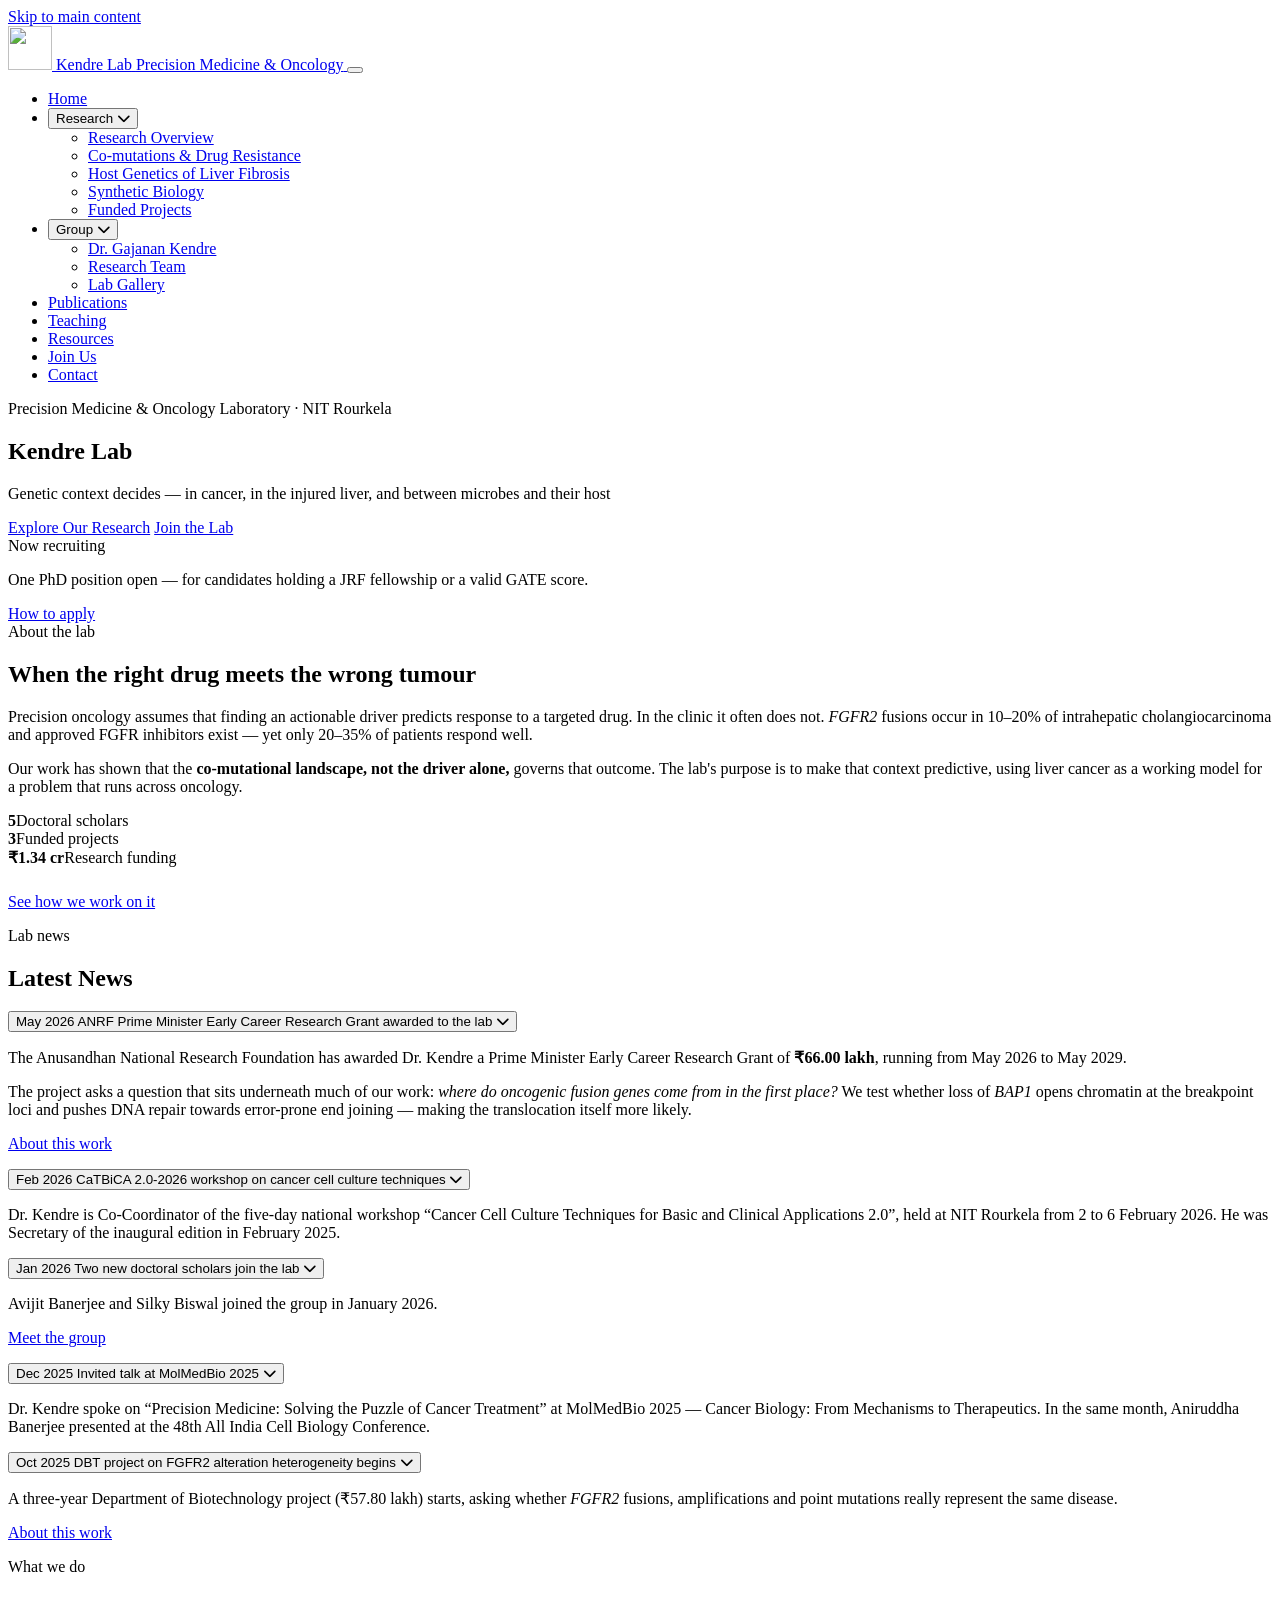
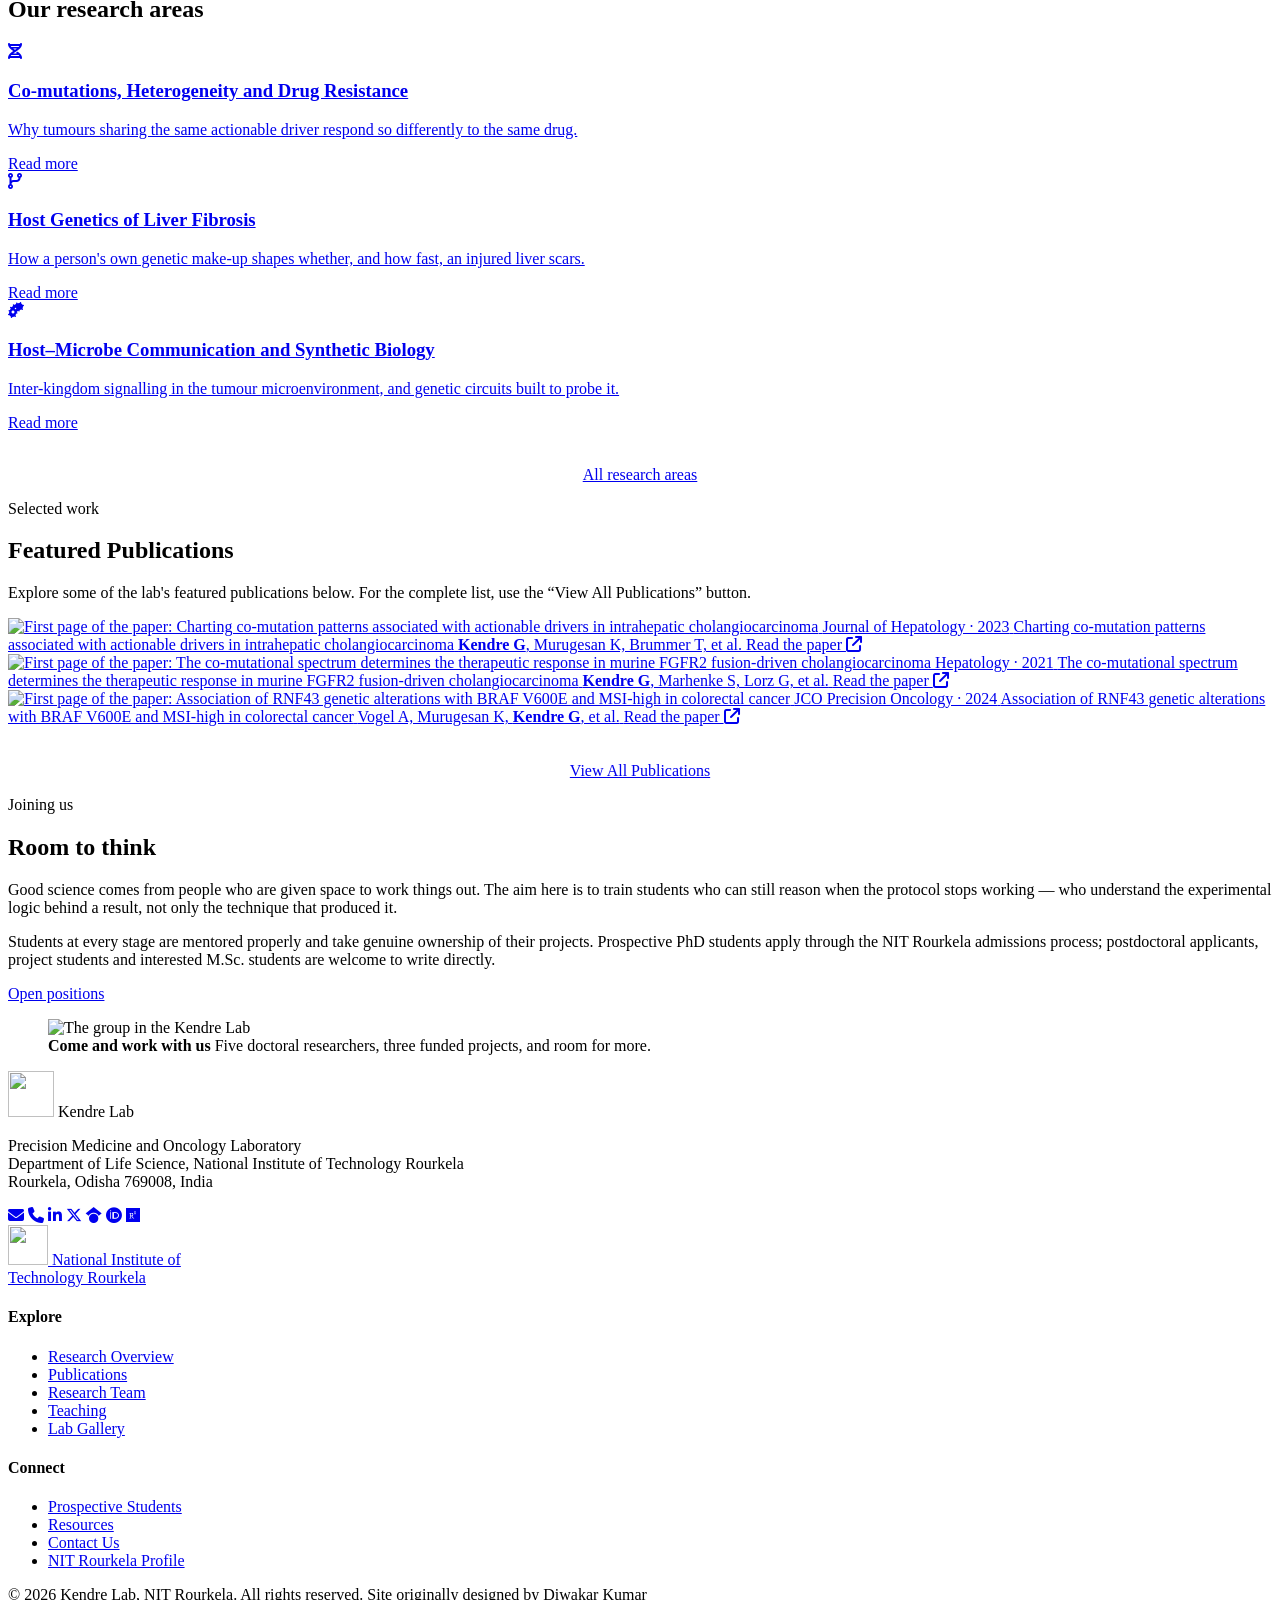
==== index.html @ 380f108a "Add files via upload" ====
<!DOCTYPE html>
<html lang="en">
<head>
<meta charset="utf-8" />
<meta name="viewport" content="width=device-width, initial-scale=1" />
<title>Kendre Lab | Precision Medicine and Oncology, NIT Rourkela</title>
<meta name="description" content="Cancer genomics at NIT Rourkela: why tumours with the same driver respond differently to the same targeted therapy." />
<meta property="og:title" content="Kendre Lab | Precision Medicine and Oncology, NIT Rourkela" />
<meta property="og:description" content="Cancer genomics at NIT Rourkela: why tumours with the same driver respond differently to the same targeted therapy." />
<meta property="og:type" content="website" />
<link rel="canonical" href="https://kendrelab.github.io/" />
<link rel="icon" href="assets/images/lab-logo-small.svg" type="image/svg+xml" />
<link rel="icon" href="favicon.png" sizes="64x64" />
<link rel="apple-touch-icon" href="assets/images/apple-touch-icon.png" />
<meta property="og:image" content="https://kendrelab.github.io/assets/images/og-card.jpg" />
<meta property="og:image:width" content="1200" />
<meta property="og:image:height" content="630" />
<meta property="og:site_name" content="Kendre Lab" />
<meta property="og:url" content="https://kendrelab.github.io/" />
<meta name="twitter:card" content="summary_large_image" />
<meta name="twitter:image" content="https://kendrelab.github.io/assets/images/og-card.jpg" />
<link rel="preconnect" href="https://fonts.googleapis.com" />
<link rel="preconnect" href="https://fonts.gstatic.com" crossorigin />
<link href="https://fonts.googleapis.com/css2?family=Lora:wght@500;600;700&amp;family=Source+Sans+3:wght@400;600;700&amp;display=swap" rel="stylesheet" />
<link rel="stylesheet" href="https://cdnjs.cloudflare.com/ajax/libs/font-awesome/6.5.1/css/all.min.css" />
<link rel="stylesheet" href="assets/css/style.css" />
</head>
<body>
<a class="skip-link" href="#main">Skip to main content</a>
<header class="site-header">
  <div class="container">
    <a class="brand" href="index.html">
      <img src="assets/images/lab-logo.svg" alt="" width="44" height="44" />
      <span class="brand-text">
        <span class="brand-name">Kendre Lab</span>
        <span class="brand-sub">Precision Medicine &amp; Oncology</span>
      </span>
    </a>
    <button class="nav-toggle" type="button" aria-label="Menu" aria-expanded="false" aria-controls="site-nav">
      <span></span><span></span><span></span>
    </button>
    <nav class="site-nav" id="site-nav" aria-label="Main">
      <ul class="nav-list">
        <li><a href="index.html" class="is-active">Home</a></li>
        <li class="has-sub">
          <button type="button" aria-expanded="false">Research <i class="fa-solid fa-chevron-down caret" aria-hidden="true"></i></button>
          <ul class="submenu">
            <li><a href="research.html">Research Overview</a></li>
            <li><a href="research.html#co-mutations">Co-mutations &amp; Drug Resistance</a></li>
            <li><a href="research.html#fibrosis">Host Genetics of Liver Fibrosis</a></li>
            <li><a href="research.html#synthetic-biology">Synthetic Biology</a></li>
            <li><a href="research.html#funding">Funded Projects</a></li>
          </ul>
        </li>
        <li class="has-sub">
          <button type="button" aria-expanded="false">Group <i class="fa-solid fa-chevron-down caret" aria-hidden="true"></i></button>
          <ul class="submenu">
            <li><a href="pi.html">Dr. Gajanan Kendre</a></li>
            <li><a href="team.html">Research Team</a></li>
            <li><a href="gallery.html">Lab Gallery</a></li>
          </ul>
        </li>
        <li><a href="publications.html">Publications</a></li>
        <li><a href="teaching.html">Teaching</a></li>
        <li><a href="resources.html">Resources</a></li>
        <li><a href="positions.html">Join Us</a></li>
        <li><a href="contact.html">Contact</a></li>
      </ul>
    </nav>
  </div>
</header>
<div class="nav-scrim"></div>
<main id="main">
<section class="hero">
  <div class="hero-bg">
      <div class="hero-slide hero-slide--1"></div>
      <div class="hero-slide hero-slide--2"></div>
      <div class="hero-slide hero-slide--3"></div>
  </div>
  <div class="hero-inner">
    <span class="eyebrow">Precision Medicine &amp; Oncology Laboratory &middot; NIT Rourkela</span>
    <h1>Kendre Lab</h1>
    <p class="hero-tag">Genetic context decides &mdash; in cancer, in the injured liver,
      and between microbes and their host</p>
    <div class="hero-cta">
      <a class="btn btn--primary" href="research.html">Explore Our Research</a>
      <a class="btn btn--ghost" href="positions.html">Join the Lab</a>
    </div>
  </div>
  <div class="hero-dots" aria-label="Slide navigation"></div>
</section>

<aside class="openings" aria-label="Open positions">
  <div class="container openings-inner">
    <span class="openings-flag"><span class="openings-dot" aria-hidden="true"></span>Now recruiting</span>
    <p>One PhD position open &mdash; for candidates holding a JRF fellowship or a valid GATE score.</p>
    <a class="link-more" href="positions.html">How to apply</a>
  </div>
</aside>

<section class="section">
  <div class="container">
    <div class="split split--news">
      <div>
        <span class="eyebrow">About the lab</span>
        <div class="rule" style="margin-left:0"></div>
        <h2>When the right drug meets the wrong tumour</h2>
        <p>Precision oncology assumes that finding an actionable driver predicts response to a targeted drug.
        In the clinic it often does not. <em>FGFR2</em> fusions occur in 10&ndash;20% of intrahepatic
        cholangiocarcinoma and approved FGFR inhibitors exist &mdash; yet only 20&ndash;35% of patients
        respond well.</p>
        <p>Our work has shown that the <strong>co-mutational landscape, not the driver alone,</strong>
        governs that outcome. The lab's purpose is to make that context predictive, using liver cancer as a
        working model for a problem that runs across oncology.</p>
        <div class="stat-row">
          <div class="stat"><b>5</b><span>Doctoral scholars</span></div>
          <div class="stat"><b>3</b><span>Funded projects</span></div>
          <div class="stat"><b>&#8377;1.34 cr</b><span>Research funding</span></div>
        </div>
        <p style="margin-top:26px"><a class="link-more" href="research.html">See how we work on it</a></p>
      </div>
      <aside class="news-panel">
        <div class="news-panel-head">
          <span class="eyebrow">Lab news</span>
          <h2>Latest News</h2>
        </div>
        <div class="news-scroll">
      <div class="news-item">
        <button type="button" aria-expanded="false">
          <span class="news-date">May 2026</span>
          <span class="news-title">ANRF Prime Minister Early Career Research Grant awarded to the lab</span>
          <i class="fa-solid fa-chevron-down caret" aria-hidden="true"></i>
        </button>
        <div class="news-body"><p>The Anusandhan National Research Foundation has awarded Dr. Kendre a Prime Minister Early
     Career Research Grant of <strong>&#8377;66.00 lakh</strong>, running from May 2026 to May 2029.</p>
     <p>The project asks a question that sits underneath much of our work: <em>where do oncogenic fusion
     genes come from in the first place?</em> We test whether loss of <em>BAP1</em> opens chromatin at the
     breakpoint loci and pushes DNA repair towards error-prone end joining &mdash; making the translocation
     itself more likely.</p>
     <p><a class="link-more" href="research.html#co-mutations">About this work</a></p></div>
      </div>
      <div class="news-item">
        <button type="button" aria-expanded="false">
          <span class="news-date">Feb 2026</span>
          <span class="news-title">CaTBiCA 2.0-2026 workshop on cancer cell culture techniques</span>
          <i class="fa-solid fa-chevron-down caret" aria-hidden="true"></i>
        </button>
        <div class="news-body"><p>Dr. Kendre is Co-Coordinator of the five-day national workshop &ldquo;Cancer Cell Culture
     Techniques for Basic and Clinical Applications 2.0&rdquo;, held at NIT Rourkela from 2 to 6 February
     2026. He was Secretary of the inaugural edition in February 2025.</p></div>
      </div>
      <div class="news-item">
        <button type="button" aria-expanded="false">
          <span class="news-date">Jan 2026</span>
          <span class="news-title">Two new doctoral scholars join the lab</span>
          <i class="fa-solid fa-chevron-down caret" aria-hidden="true"></i>
        </button>
        <div class="news-body"><p>Avijit Banerjee and Silky Biswal joined the group in January 2026.</p>
     <p><a class="link-more" href="team.html">Meet the group</a></p></div>
      </div>
      <div class="news-item">
        <button type="button" aria-expanded="false">
          <span class="news-date">Dec 2025</span>
          <span class="news-title">Invited talk at MolMedBio 2025</span>
          <i class="fa-solid fa-chevron-down caret" aria-hidden="true"></i>
        </button>
        <div class="news-body"><p>Dr. Kendre spoke on &ldquo;Precision Medicine: Solving the Puzzle of Cancer Treatment&rdquo; at
     MolMedBio 2025 &mdash; Cancer Biology: From Mechanisms to Therapeutics. In the same month, Aniruddha
     Banerjee presented at the 48th All India Cell Biology Conference.</p></div>
      </div>
      <div class="news-item">
        <button type="button" aria-expanded="false">
          <span class="news-date">Oct 2025</span>
          <span class="news-title">DBT project on FGFR2 alteration heterogeneity begins</span>
          <i class="fa-solid fa-chevron-down caret" aria-hidden="true"></i>
        </button>
        <div class="news-body"><p>A three-year Department of Biotechnology project (&#8377;57.80 lakh) starts, asking whether
     <em>FGFR2</em> fusions, amplifications and point mutations really represent the same disease.</p>
     <p><a class="link-more" href="research.html#co-mutations">About this work</a></p></div>
      </div>
        </div>
      </aside>
    </div>
  </div>
</section>

<section class="section section--alt">
  <div class="container">
    <div class="section-head">
      <span class="eyebrow">What we do</span>
      <div class="rule"></div>
      <h2>Our research areas</h2>
    </div>
    <div class="grid grid--3">
        <a class="card" href="research.html#co-mutations">
          <div class="card-icon"><i class="fa-solid fa-dna" aria-hidden="true"></i></div>
          <h3>Co-mutations, Heterogeneity and Drug Resistance</h3>
          <p>Why tumours sharing the same actionable driver respond so differently to the same drug.</p>
          <span class="link-more">Read more</span>
        </a>
        <a class="card" href="research.html#fibrosis">
          <div class="card-icon"><i class="fa-solid fa-code-branch" aria-hidden="true"></i></div>
          <h3>Host Genetics of Liver Fibrosis</h3>
          <p>How a person's own genetic make-up shapes whether, and how fast, an injured liver scars.</p>
          <span class="link-more">Read more</span>
        </a>
        <a class="card" href="research.html#synthetic-biology">
          <div class="card-icon"><i class="fa-solid fa-bacterium" aria-hidden="true"></i></div>
          <h3>Host&ndash;Microbe Communication and Synthetic Biology</h3>
          <p>Inter-kingdom signalling in the tumour microenvironment, and genetic circuits built to probe it.</p>
          <span class="link-more">Read more</span>
        </a>
    </div>
    <p style="text-align:center;margin-top:34px">
      <a class="btn btn--outline" href="research.html">All research areas</a>
    </p>
  </div>
</section>

<section class="section">
  <div class="container">
    <div class="section-head">
      <span class="eyebrow">Selected work</span>
      <div class="rule"></div>
      <h2>Featured Publications</h2>
      <p>Explore some of the lab's featured publications below. For the complete list, use the &ldquo;View All Publications&rdquo; button.</p>
    </div>
    <div class="pub-tiles">
      <a class="pub-tile" href="https://doi.org/10.1016/j.jhep.2022.11.030" target="_blank" rel="noopener">
        <span class="pub-tile-page"><img src="assets/images/papers/jhep-2023.jpg" alt="First page of the paper: Charting co-mutation patterns associated with actionable drivers in intrahepatic cholangiocarcinoma" loading="lazy" data-fallback-text="Journal of Hepatology 2023" /></span>
        <span class="pub-tile-cap">
          <span class="pub-tile-journal">Journal of Hepatology &middot; 2023</span>
          <span class="pub-tile-title">Charting co-mutation patterns associated with actionable drivers in intrahepatic cholangiocarcinoma</span>
          <span class="pub-tile-authors"><b>Kendre G</b>, Murugesan K, Brummer T, et al.</span>
          <span class="pub-tile-go">Read the paper <i class="fa-solid fa-arrow-up-right-from-square" aria-hidden="true"></i></span>
        </span>
      </a>
      <a class="pub-tile" href="https://doi.org/10.1002/hep.31799" target="_blank" rel="noopener">
        <span class="pub-tile-page"><img src="assets/images/papers/hepatology-2021.jpg" alt="First page of the paper: The co-mutational spectrum determines the therapeutic response in murine FGFR2 fusion-driven cholangiocarcinoma" loading="lazy" data-fallback-text="Hepatology 2021" /></span>
        <span class="pub-tile-cap">
          <span class="pub-tile-journal">Hepatology &middot; 2021</span>
          <span class="pub-tile-title">The co-mutational spectrum determines the therapeutic response in murine FGFR2 fusion-driven cholangiocarcinoma</span>
          <span class="pub-tile-authors"><b>Kendre G</b>, Marhenke S, Lorz G, et al.</span>
          <span class="pub-tile-go">Read the paper <i class="fa-solid fa-arrow-up-right-from-square" aria-hidden="true"></i></span>
        </span>
      </a>
      <a class="pub-tile" href="https://doi.org/10.1200/PO.23.00411" target="_blank" rel="noopener">
        <span class="pub-tile-page"><img src="assets/images/papers/jcopo-2024.jpg" alt="First page of the paper: Association of RNF43 genetic alterations with BRAF V600E and MSI-high in colorectal cancer" loading="lazy" data-fallback-text="JCO Precision Oncology 2024" /></span>
        <span class="pub-tile-cap">
          <span class="pub-tile-journal">JCO Precision Oncology &middot; 2024</span>
          <span class="pub-tile-title">Association of RNF43 genetic alterations with BRAF V600E and MSI-high in colorectal cancer</span>
          <span class="pub-tile-authors">Vogel A, Murugesan K, <b>Kendre G</b>, et al.</span>
          <span class="pub-tile-go">Read the paper <i class="fa-solid fa-arrow-up-right-from-square" aria-hidden="true"></i></span>
        </span>
      </a>
    </div>
    <p style="text-align:center;margin-top:36px">
      <a class="btn btn--outline" href="publications.html">View All Publications</a>
    </p>
  </div>
</section>

<section class="section">
  <div class="container">
    <div class="split">
      <div>
        <span class="eyebrow">Joining us</span>
        <div class="rule" style="margin-left:0"></div>
        <h2>Room to think</h2>
        <p>Good science comes from people who are given space to work things out. The aim here is to train
        students who can still reason when the protocol stops working &mdash; who understand the
        experimental logic behind a result, not only the technique that produced it.</p>
        <p>Students at every stage are mentored properly and take genuine ownership of their projects.
        Prospective PhD students apply through the NIT Rourkela admissions process; postdoctoral applicants,
        project students and interested M.Sc. students are welcome to write directly.</p>
        <p><a class="btn btn--primary" href="positions.html">Open positions</a></p>
      </div>
      <figure class="join-photo">
        <img src="assets/images/gallery/group-2.jpg"
             alt="The group in the Kendre Lab" loading="lazy"
             data-fallback-text="Add a group photo here" />
        <figcaption>
          <strong>Come and work with us</strong>
          Five doctoral researchers, three funded projects, and room for more.
        </figcaption>
      </figure>
    </div>
  </div>
</section></main>
<footer class="site-footer">
  <div class="container">
    <div class="footer-grid">
      <div>
        <div class="footer-brand">
          <img src="assets/images/lab-logo-dark.svg" alt="" width="46" height="46" />
          <span>Kendre Lab</span>
        </div>
        <p>Precision Medicine and Oncology Laboratory<br />Department of Life Science, National Institute of Technology Rourkela<br />Rourkela, Odisha 769008, India</p>
    <div class="socials socials--light">
      <a href="mailto:kendreg@nitrkl.ac.in" aria-label="Email" title="Email"><i class="fa-solid fa-envelope" aria-hidden="true"></i></a>
      <a href="tel:+916612462688" aria-label="Phone" title="Phone"><i class="fa-solid fa-phone" aria-hidden="true"></i></a>
      <a href="https://www.linkedin.com/in/gajananbkendre/" target="_blank" rel="noopener" aria-label="LinkedIn" title="LinkedIn"><i class="fa-brands fa-linkedin-in" aria-hidden="true"></i></a>
      <a href="https://x.com/DrGajanankendre" target="_blank" rel="noopener" aria-label="X" title="X"><i class="fa-brands fa-x-twitter" aria-hidden="true"></i></a>
      <a href="https://scholar.google.com/citations?user=qyOSoPIAAAAJ&amp;hl=en" target="_blank" rel="noopener" aria-label="Google Scholar" title="Google Scholar"><i class="fa-brands fa-google-scholar" aria-hidden="true"></i></a>
      <a href="https://orcid.org/0000-0001-6458-3100" target="_blank" rel="noopener" aria-label="ORCID" title="ORCID"><i class="fa-brands fa-orcid" aria-hidden="true"></i></a>
      <a href="https://www.researchgate.net/profile/Gajanan-Kendre-4" target="_blank" rel="noopener" aria-label="ResearchGate" title="ResearchGate"><i class="fa-brands fa-researchgate" aria-hidden="true"></i></a>
    </div>
        <a class="footer-inst" href="https://www.nitrkl.ac.in/" target="_blank" rel="noopener">
          <img src="assets/images/nitr-logo.png" alt="" width="40" height="40" />
          <span>National Institute of<br />Technology Rourkela</span>
        </a>
      </div>
      <div>
        <h4>Explore</h4>
        <ul class="footer-links">
          <li><a href="research.html">Research Overview</a></li>
          <li><a href="publications.html">Publications</a></li>
          <li><a href="team.html">Research Team</a></li>
          <li><a href="teaching.html">Teaching</a></li>
          <li><a href="gallery.html">Lab Gallery</a></li>
        </ul>
      </div>
      <div>
        <h4>Connect</h4>
        <ul class="footer-links">
          <li><a href="positions.html">Prospective Students</a></li>
          <li><a href="resources.html">Resources</a></li>
          <li><a href="contact.html">Contact Us</a></li>
          <li><a href="https://www.nitrkl.ac.in/LS/~kendreg/" target="_blank" rel="noopener">NIT Rourkela Profile</a></li>
        </ul>
      </div>
    </div>
    <div class="footer-bar">
      <span>&copy; <span data-year>2026</span> Kendre Lab, NIT Rourkela. All rights reserved.</span>
      <span>Site originally designed by Diwakar Kumar</span>
    </div>
  </div>
</footer>
<script src="assets/js/main.js"></script>
</body>
</html>
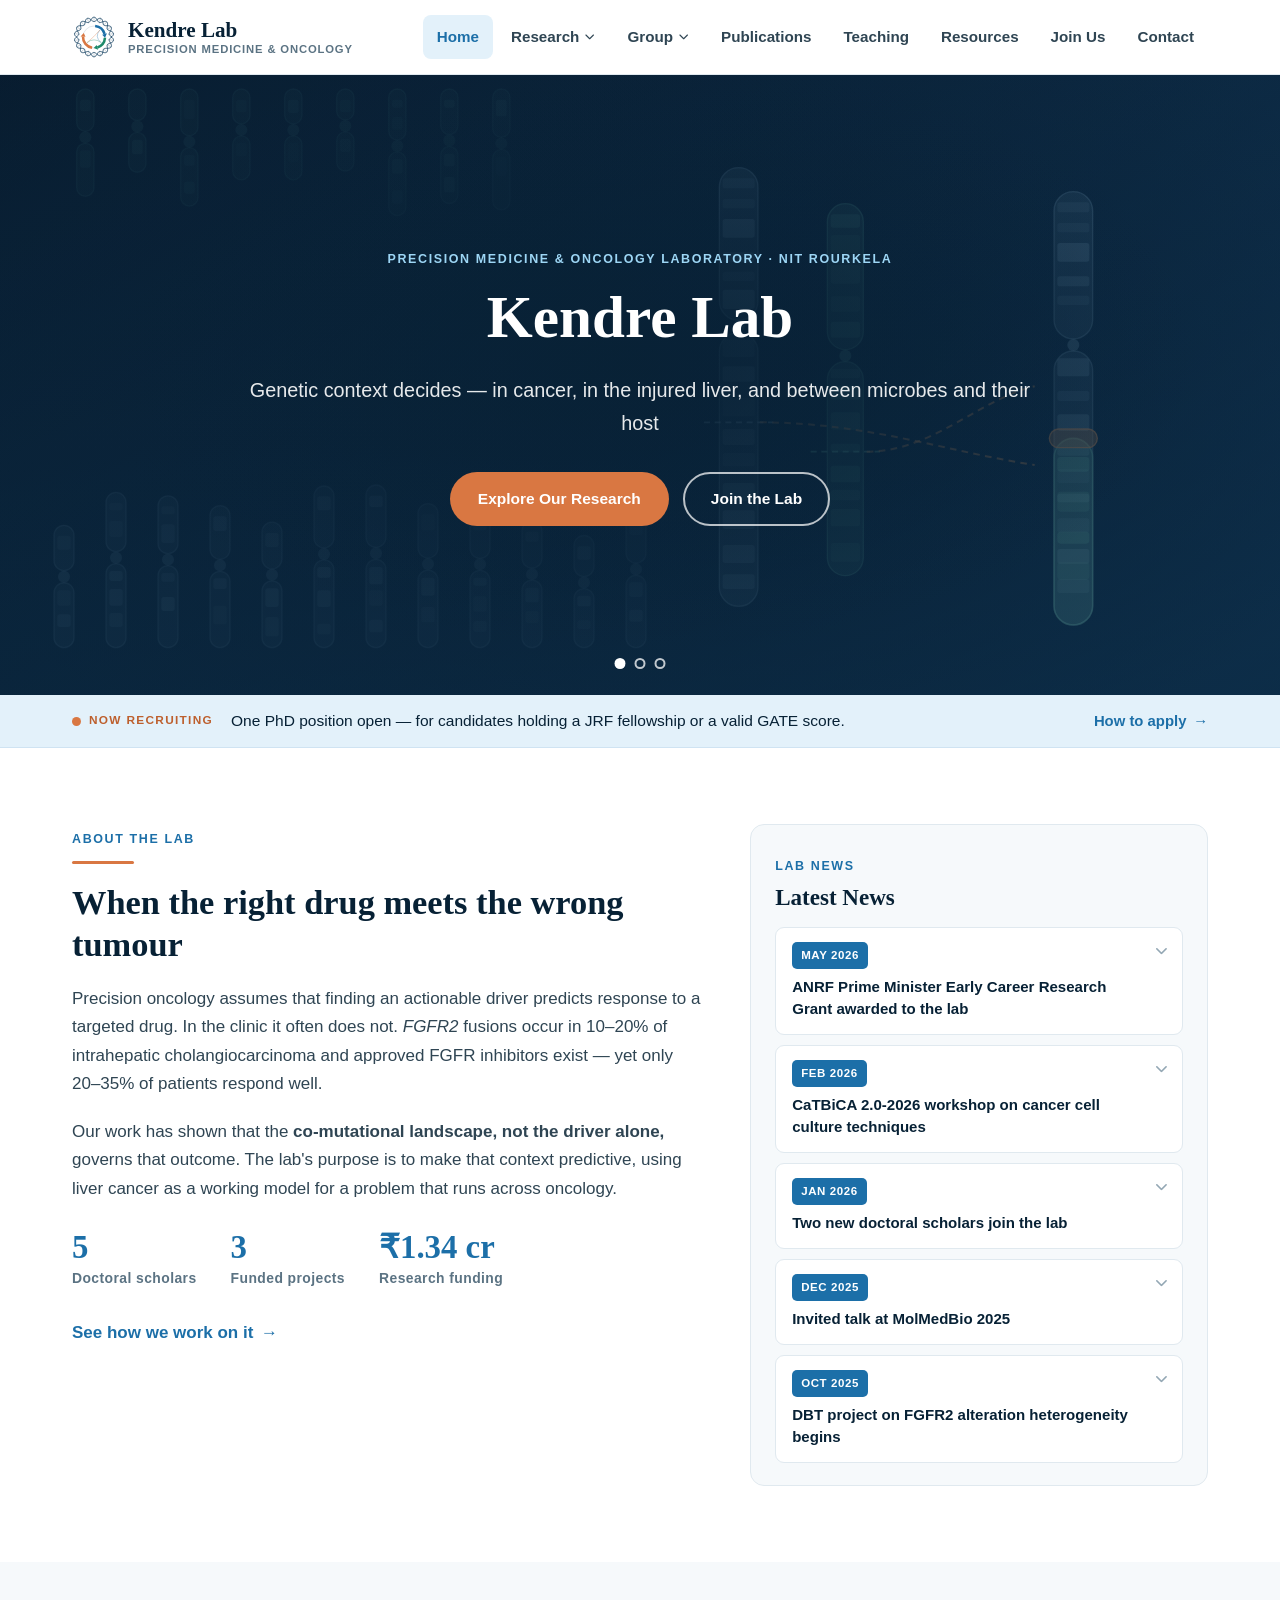
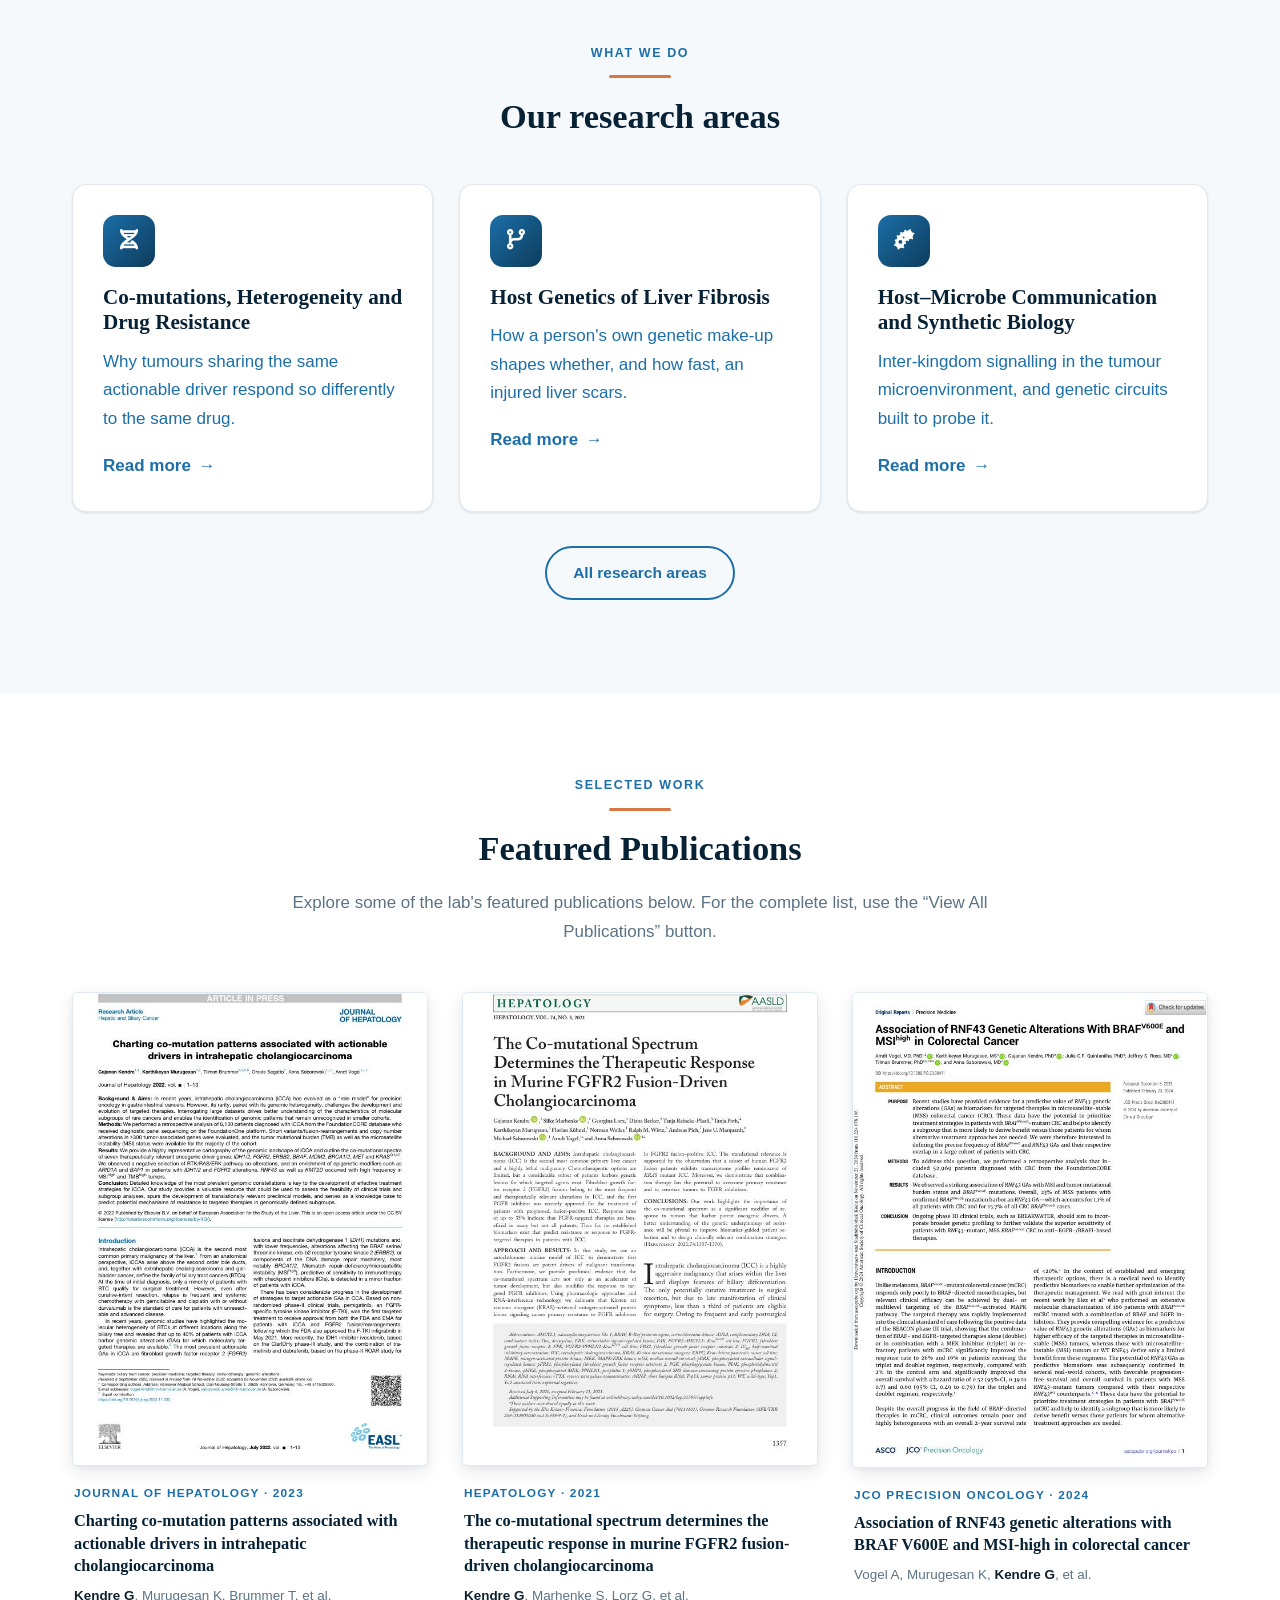
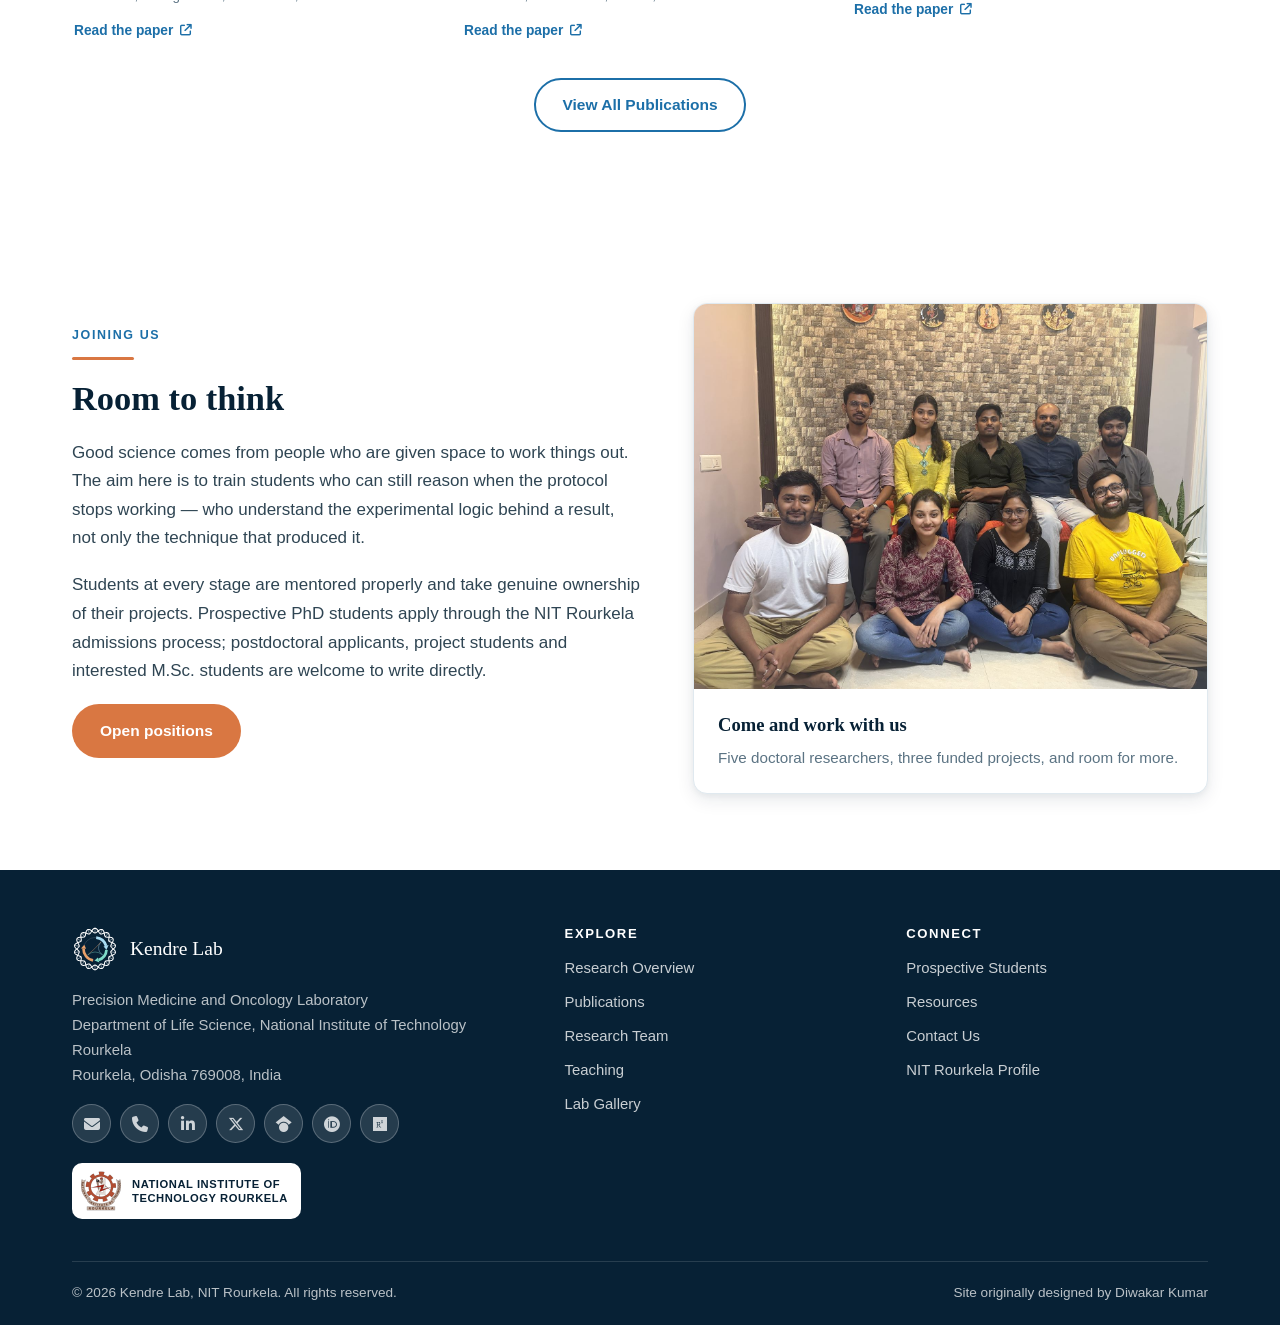
==== commit 373af784: "Ground the co-mutations section in published work" ====
--- a/index.html
+++ b/index.html
@@ -23,7 +23,7 @@
 <link rel="preconnect" href="https://fonts.gstatic.com" crossorigin />
 <link href="https://fonts.googleapis.com/css2?family=Lora:wght@500;600;700&amp;family=Source+Sans+3:wght@400;600;700&amp;display=swap" rel="stylesheet" />
 <link rel="stylesheet" href="https://cdnjs.cloudflare.com/ajax/libs/font-awesome/6.5.1/css/all.min.css" />
-<link rel="stylesheet" href="assets/css/style.css" />
+<link rel="stylesheet" href="assets/css/style.css?v=54c3be02" />
 </head>
 <body>
 <a class="skip-link" href="#main">Skip to main content</a>
@@ -336,6 +336,6 @@
     </div>
   </div>
 </footer>
-<script src="assets/js/main.js"></script>
+<script src="assets/js/main.js?v=44c98b7a"></script>
 </body>
 </html>
--- a/assets/css/style.css
+++ b/assets/css/style.css
@@ -0,0 +1,1014 @@
+/* ==========================================================================
+   Kendre Lab — Precision Medicine and Oncology Laboratory, NIT Rourkela
+   Single shared stylesheet for all pages.
+   ========================================================================== */
+
+/* ---------- 1. Design tokens ---------- */
+:root {
+  --navy-900: #072135;
+  --navy-800: #0d3b5c;
+  --navy-700: #12507b;
+  --blue-600: #1c6fa8;
+  --blue-500: #2b8fd0;
+  --blue-100: #e3f1fa;
+  --blue-050: #f2f8fc;
+
+  --accent:   #d97742;      /* warm counterpoint for CTAs / highlights */
+  --accent-d: #bd5f2d;
+
+  --ink-900: #10202c;
+  --ink-700: #2f4553;
+  --ink-500: #5b7383;
+  --ink-300: #93a7b4;
+
+  --surface:    #ffffff;
+  --surface-alt:#f6f9fb;
+  --line:       #e0e9ef;
+
+  --radius:    14px;
+  --radius-sm: 9px;
+  --shadow-sm: 0 1px 3px rgba(7, 33, 53, .07), 0 1px 2px rgba(7, 33, 53, .05);
+  --shadow-md: 0 6px 18px rgba(7, 33, 53, .09), 0 2px 6px rgba(7, 33, 53, .05);
+  --shadow-lg: 0 18px 46px rgba(7, 33, 53, .16);
+
+  --header-h: 74px;
+  --maxw: 1180px;
+
+  --font-body: "Source Sans 3", -apple-system, BlinkMacSystemFont, "Segoe UI", Roboto, Helvetica, Arial, sans-serif;
+  --font-head: "Lora", Georgia, "Times New Roman", serif;
+}
+
+/* ---------- 2. Reset & base ---------- */
+*, *::before, *::after { box-sizing: border-box; }
+
+html { scroll-behavior: smooth; scroll-padding-top: calc(var(--header-h) + 16px); }
+@media (prefers-reduced-motion: reduce) {
+  html { scroll-behavior: auto; }
+  *, *::before, *::after { animation-duration: .01ms !important; transition-duration: .01ms !important; }
+}
+
+body {
+  margin: 0;
+  font-family: var(--font-body);
+  font-size: 17px;
+  line-height: 1.68;
+  color: var(--ink-700);
+  background: var(--surface);
+  -webkit-font-smoothing: antialiased;
+}
+
+img { max-width: 100%; display: block; }
+a   { color: var(--blue-600); text-decoration: none; transition: color .18s ease; }
+a:hover { color: var(--accent-d); }
+
+h1, h2, h3, h4 {
+  font-family: var(--font-head);
+  color: var(--navy-900);
+  line-height: 1.22;
+  margin: 0 0 .55em;
+  font-weight: 600;
+}
+h1 { font-size: clamp(2rem, 4.2vw, 2.9rem); }
+h2 { font-size: clamp(1.6rem, 3vw, 2.15rem); }
+h3 { font-size: 1.32rem; }
+h4 { font-size: 1.1rem; }
+p  { margin: 0 0 1.1em; }
+
+:focus-visible { outline: 3px solid var(--blue-500); outline-offset: 3px; border-radius: 4px; }
+
+.skip-link {
+  position: absolute; left: 12px; top: -60px; z-index: 200;
+  background: var(--navy-900); color: #fff; padding: 10px 18px; border-radius: 0 0 8px 8px;
+  transition: top .2s ease;
+}
+.skip-link:focus { top: 0; color: #fff; }
+
+/* ---------- 3. Layout helpers ---------- */
+.container { width: 100%; max-width: var(--maxw); margin-inline: auto; padding-inline: 22px; }
+
+.section { padding: 76px 0; }
+.section--alt { background: var(--surface-alt); }
+.section--tight { padding: 52px 0; }
+
+.section-head { max-width: 760px; margin: 0 auto 46px; text-align: center; }
+.section-head p { color: var(--ink-500); font-size: 1.06rem; margin: 0; }
+.section-head--left { margin-inline: 0; text-align: left; }
+
+.eyebrow {
+  display: inline-block; font-family: var(--font-body); font-size: .78rem; font-weight: 700;
+  letter-spacing: .13em; text-transform: uppercase; color: var(--blue-600);
+  margin-bottom: .7rem;
+}
+.rule { width: 62px; height: 3px; background: var(--accent); border-radius: 3px; margin: 0 auto 1.1rem; }
+.section-head--left .rule { margin-inline: 0; }
+/* section heading with a mark alongside it (used once, on Alumni) */
+.section-head--mark { display: flex; align-items: center; gap: 20px; }
+.section-head--mark .head-mark { width: 58px; height: 58px; flex: none; }
+/* institutional roles, set quietly beneath the Appointments timeline */
+.pi-roles { margin-top: 26px; padding-top: 18px; border-top: 1px solid var(--line, #e4ebf0); }
+.pi-roles h4 { margin: 0 0 .45em; font-size: .78rem; letter-spacing: .1em; text-transform: uppercase;
+  color: var(--ink-500); font-weight: 700; }
+.pi-roles p { margin: 0; font-size: .92rem; color: var(--ink-700); line-height: 1.65; }
+/* how a scholar's position is funded, on the card face */
+.member-fund { margin: 3px 0 0; font-size: .78rem; font-weight: 600; letter-spacing: .04em;
+  color: var(--blue-600); }
+/* the one personal line at the foot of a scholar's card */
+.modal-personal { margin: 18px 0 0; padding-top: 14px; border-top: 1px solid var(--line);
+  font-size: .93rem; font-style: italic; color: var(--ink-500); }
+@media (max-width: 560px) { .section-head--mark .head-mark { width: 44px; height: 44px; } }
+
+.btn {
+  display: inline-flex; align-items: center; gap: .55em;
+  font-family: var(--font-body); font-weight: 600; font-size: .97rem;
+  padding: 12px 26px; border-radius: 999px; border: 2px solid transparent;
+  cursor: pointer; transition: transform .18s ease, box-shadow .18s ease, background .18s ease, color .18s ease;
+}
+.btn--primary { background: var(--accent); color: #fff; }
+.btn--primary:hover { background: var(--accent-d); color: #fff; transform: translateY(-2px); box-shadow: var(--shadow-md); }
+.btn--ghost { background: transparent; color: #fff; border-color: rgba(255,255,255,.72); }
+.btn--ghost:hover { background: #fff; color: var(--navy-900); transform: translateY(-2px); }
+.btn--outline { background: transparent; color: var(--blue-600); border-color: var(--blue-600); }
+.btn--outline:hover { background: var(--blue-600); color: #fff; }
+
+.link-more { display: inline-flex; align-items: center; gap: .45em; font-weight: 600; }
+.link-more::after { content: "\2192"; transition: transform .18s ease; }
+.link-more:hover::after { transform: translateX(4px); }
+
+/* Resources: the lab's own tool, given room */
+.tool-feature { display: grid; grid-template-columns: 1.55fr 1fr; gap: 0;
+  border: 1px solid var(--line); border-radius: var(--radius); overflow: hidden;
+  background: #fff; box-shadow: var(--shadow-sm); }
+@media (max-width: 820px) { .tool-feature { grid-template-columns: 1fr; } }
+.tool-feature-body { padding: 38px 40px; }
+.tool-feature-body h2 { margin: 0 0 .2em; }
+.tool-feature-body h2 a { color: var(--navy-900); }
+.tool-feature-body h2 a:hover { color: var(--blue-600); }
+.tool-feature-body h2 a::after { content: "\2197"; font-size: .58em; margin-left: .22em;
+  vertical-align: super; color: var(--blue-600); }
+.tool-feature-body .app-links { display: flex; align-items: center; gap: 22px; margin: 26px 0 0; }
+.tool-feature-side { background: var(--navy-800); color: #dbe9f2; padding: 38px 34px;
+  display: flex; flex-direction: column; justify-content: center; }
+.tf-label { margin: 0 0 14px; font-size: .72rem; font-weight: 700; letter-spacing: .12em;
+  text-transform: uppercase; color: #9dd6f5; }
+.tf-formula { margin: 0 0 18px; font-family: var(--font-head); font-size: 1.1rem; color: #fff;
+  line-height: 1.5; }
+.tf-note { margin: 0; font-size: .88rem; color: #b9cdda; line-height: 1.6; }
+
+/* Resources: what we will send */
+.share-grid { display: grid; grid-template-columns: repeat(auto-fit, minmax(268px, 1fr)); gap: 20px; }
+.share { background: #fff; border: 1px solid var(--line); border-radius: var(--radius);
+  padding: 26px 28px; display: flex; flex-direction: column; }
+.share h3 { font-size: 1.15rem; margin-bottom: .5em; }
+.share p { font-size: .95rem; flex: 1; }
+.share-files { list-style: none; margin: 0 0 18px; padding: 14px 0 0;
+  border-top: 1px solid var(--line); }
+.share-files li { position: relative; padding-left: 22px; margin-bottom: .45em; font-size: .92rem; }
+.share-files li::before { content: "\f019"; font-family: "Font Awesome 6 Free"; font-weight: 900;
+  position: absolute; left: 0; top: 1px; font-size: .78em; color: var(--blue-600); }
+.share-files li:last-child { margin-bottom: 0; }
+.share .link-more { font-size: .92rem; }
+
+/* Resources: a short row of starting points, not a link farm */
+.start-block { margin-top: 34px; padding-top: 26px; border-top: 1px solid var(--line); }
+.start-label { margin: 0 0 14px; font-size: .78rem; font-weight: 700; letter-spacing: .11em;
+  text-transform: uppercase; color: var(--ink-500); }
+.start-row { display: flex; flex-wrap: wrap; gap: 10px; }
+.start-chip { display: inline-flex; flex-direction: column; gap: 1px;
+  background: #fff; border: 1px solid var(--line); border-radius: 10px; padding: 9px 15px;
+  transition: border-color .18s ease, transform .18s ease; }
+.start-chip:hover { border-color: var(--blue-600); transform: translateY(-2px); }
+.start-chip b { font-size: .93rem; color: var(--navy-900); }
+.start-chip b::after { content: "\2197"; font-size: .72em; margin-left: .22em; vertical-align: super;
+  color: var(--blue-600); }
+.start-chip span { font-size: .8rem; color: var(--ink-500); }
+
+/* ---------- Teaching page ---------- */
+.teach-top { display: grid; grid-template-columns: 1.05fr 1fr; gap: 30px 52px; align-items: center; }
+@media (max-width: 860px) { .teach-top { grid-template-columns: 1fr; gap: 30px; } }
+.teach-lede { font-size: 1.14rem; color: var(--ink-700); margin-bottom: 0; }
+.teach-figure { margin: 0; }
+.teach-figure img { width: 100%; aspect-ratio: 3/2; object-fit: cover;
+  border-radius: var(--radius); box-shadow: var(--shadow-md); }
+.teach-figure figcaption { margin-top: 10px; font-size: .84rem; color: var(--ink-500); }
+
+.tstat-row { display: grid; grid-template-columns: repeat(4, auto); justify-content: start;
+  gap: 16px 38px; margin-top: 30px; padding-top: 26px; border-top: 1px solid var(--line); }
+@media (max-width: 620px) { .tstat-row { grid-template-columns: repeat(2, 1fr); gap: 22px 20px; } }
+.tstat b { display: block; font-family: var(--font-head); font-size: 1.95rem; color: var(--navy-900);
+  line-height: 1.05; letter-spacing: -.01em; }
+.tstat span { display: block; margin-top: 4px; font-size: .76rem; font-weight: 600;
+  letter-spacing: .07em; text-transform: uppercase; color: var(--ink-500); }
+
+/* the course index: collapsed it is a list, expanded it is a spread */
+.course-list { display: flex; flex-direction: column; gap: 12px; }
+.course { background: #fff; border: 1px solid var(--line); border-radius: var(--radius);
+  overflow: hidden; scroll-margin-top: calc(var(--header-h) + 20px);
+  transition: box-shadow .2s ease, border-color .2s ease; }
+.course:hover { border-color: #cfe0ec; box-shadow: var(--shadow-sm); }
+.course[open] { box-shadow: var(--shadow-md); border-color: #cfe0ec; }
+.course > summary { cursor: pointer; list-style: none; display: grid;
+  grid-template-columns: 92px 1fr auto 22px; align-items: center; gap: 20px;
+  padding: 21px 26px; }
+.course > summary::-webkit-details-marker { display: none; }
+.course > summary::after { content: ""; width: 9px; height: 9px; justify-self: end;
+  border-right: 2px solid var(--blue-600); border-bottom: 2px solid var(--blue-600);
+  transform: rotate(45deg) translate(-2px, -2px); transition: transform .22s ease; }
+.course[open] > summary::after { transform: rotate(-135deg) translate(-3px, -3px); }
+.c-code { font-size: .74rem; font-weight: 700; letter-spacing: .07em; color: var(--blue-600);
+  background: var(--blue-100); border-radius: 6px; padding: 5px 0; text-align: center; }
+.c-name { font-family: var(--font-head); font-size: 1.28rem; font-weight: 600; color: var(--navy-900); }
+.c-meta { font-size: .84rem; color: var(--ink-500); }
+@media (max-width: 720px) {
+  .course > summary { grid-template-columns: 78px 1fr 22px; gap: 14px; }
+  .c-meta { grid-column: 2; font-size: .8rem; }
+}
+
+.c-open { display: grid; grid-template-columns: 1.35fr 1fr; gap: 40px;
+  padding: 4px 26px 30px; border-top: 1px solid var(--line); margin-top: -1px; }
+@media (max-width: 860px) { .c-open { grid-template-columns: 1fr; gap: 26px; } }
+.c-open > * { padding-top: 26px; }
+.c-when { margin: 0 0 20px; font-size: .8rem; font-weight: 700; letter-spacing: .08em;
+  text-transform: uppercase; color: var(--accent-d); }
+.c-main h4, .c-side h4 { margin: 0 0 .9em; font-size: .72rem; letter-spacing: .12em;
+  text-transform: uppercase; color: var(--ink-500); font-family: var(--font-body); font-weight: 700; }
+.c-side h4 { margin-top: 26px; }
+.c-side h4:first-child { margin-top: 0; }
+.syl { margin-bottom: 16px; }
+.syl:last-child { margin-bottom: 0; }
+.syl h5 { margin: 0 0 .25em; font-family: var(--font-body); font-size: .95rem; font-weight: 700;
+  color: var(--navy-900); }
+.syl p { margin: 0; font-size: .93rem; }
+
+.tick-list { list-style: none; margin: 0; padding: 0; }
+.tick-list li { position: relative; padding-left: 24px; margin-bottom: .5em; font-size: .92rem; }
+.tick-list li::before { content: "\2713"; position: absolute; left: 0; top: -1px;
+  color: var(--blue-600); font-weight: 700; }
+.tick-list li:last-child { margin-bottom: 0; }
+.c-paper { margin: 0; font-size: .93rem; }
+.book-label { margin: 0 0 .4em; font-size: .78rem; font-weight: 700; color: var(--navy-900); }
+.c-side .plain-list { margin-bottom: 1.1em; font-size: .9rem; }
+.lib-link { margin: 0; font-size: .88rem; }
+.lib-link a::after { content: "\2197"; font-size: .74em; margin-left: .2em; vertical-align: super; }
+
+.teach-foot { max-width: 760px; margin-top: 44px; }
+
+/* Teaching: workshops */
+.shop-list { display: grid; grid-template-columns: repeat(auto-fit, minmax(300px, 1fr)); gap: 20px; }
+.shop { background: #fff; border: 1px solid var(--line); border-left: 3px solid var(--accent);
+  border-radius: var(--radius-sm); padding: 24px 28px; }
+.shop-when { font-size: .76rem; font-weight: 700; letter-spacing: .1em; text-transform: uppercase;
+  color: var(--accent-d); }
+.shop h3 { margin: 8px 0 .45em; font-size: 1.18rem; }
+.shop p { margin: 0; font-size: .95rem; }
+
+.shop-photos { display: grid; grid-template-columns: 1fr 1fr; gap: 22px; margin-top: 26px; }
+@media (max-width: 760px) { .shop-photos { grid-template-columns: 1fr; } }
+.shop-photos figure { margin: 0; }
+.shop-photos img { width: 100%; aspect-ratio: 1500/691; object-fit: cover;
+  border-radius: var(--radius); box-shadow: var(--shadow-sm); }
+.shop-photos figcaption { margin-top: 10px; font-size: .86rem; color: var(--ink-500); }
+
+/* Positions: what the interview covers */
+.interview-grid { display: grid; grid-template-columns: repeat(auto-fit, minmax(320px, 1fr)); gap: 20px; }
+.interview-block { background: #fff; border: 1px solid var(--line); border-radius: var(--radius);
+  padding: 24px 26px; }
+.interview-block h3 { font-size: 1.12rem; margin-bottom: .7em; }
+.interview-block .plain-list { margin-bottom: 0; }
+.interview-note { margin-top: 24px; background: var(--blue-050); border-left: 3px solid var(--blue-600);
+  border-radius: 0 var(--radius-sm) var(--radius-sm) 0; padding: 22px 26px; }
+.interview-note p { font-size: .97rem; }
+
+/* Positions: FAQ */
+.faq { border-top: 1px solid var(--line); }
+.faq-item { border-bottom: 1px solid var(--line); }
+.faq-item summary { cursor: pointer; list-style: none; padding: 17px 34px 17px 0; position: relative;
+  font-family: var(--font-head); font-size: 1.06rem; font-weight: 600; color: var(--navy-900); }
+.faq-item summary::-webkit-details-marker { display: none; }
+.faq-item summary::after { content: "+"; position: absolute; right: 6px; top: 50%;
+  transform: translateY(-50%); font-family: var(--font-body); font-size: 1.5rem; font-weight: 400;
+  color: var(--blue-600); line-height: 1; }
+.faq-item[open] summary::after { content: "\2013"; }
+.faq-item summary:hover { color: var(--blue-600); }
+.faq-item p { margin: 0 0 20px; color: var(--ink-700); }
+
+/* institute emblem in the footer */
+.footer-inst { display: inline-flex; align-items: center; gap: 11px; margin-top: 20px;
+  background: #fff; border-radius: 10px; padding: 8px 13px 8px 9px; }
+.footer-inst:hover { background: #f2f8fc; }
+.footer-inst img { width: 40px; height: 40px; flex: none; }
+.footer-inst span { font-family: var(--font-body); font-size: .7rem; font-weight: 700;
+  letter-spacing: .05em; line-height: 1.3; color: var(--navy-900); text-transform: uppercase; }
+
+/* recruiting strip, directly under the hero */
+.openings { background: var(--blue-100); border-bottom: 1px solid #cfe3f2; }
+.openings-inner { display: flex; align-items: center; flex-wrap: wrap; gap: 10px 18px;
+  padding-block: 13px; }
+.openings p { margin: 0; font-size: .97rem; color: var(--navy-900); flex: 1 1 260px; }
+.openings .link-more { font-size: .93rem; }
+.openings-flag { display: inline-flex; align-items: center; gap: 8px; flex: none;
+  font-size: .74rem; font-weight: 700; letter-spacing: .11em; text-transform: uppercase;
+  color: var(--accent-d); }
+.openings-dot { width: 9px; height: 9px; border-radius: 50%; background: var(--accent);
+  box-shadow: 0 0 0 0 rgba(217, 119, 66, .55); animation: openings-pulse 2.4s ease-out infinite; }
+@keyframes openings-pulse {
+  70%  { box-shadow: 0 0 0 9px rgba(217, 119, 66, 0); }
+  100% { box-shadow: 0 0 0 0 rgba(217, 119, 66, 0); }
+}
+@media (prefers-reduced-motion: reduce) { .openings-dot { animation: none; } }
+
+/* ---------- 4. Header & navigation ---------- */
+.site-header {
+  position: sticky; top: 0; z-index: 100;
+  background: rgba(255,255,255,.95);
+  backdrop-filter: blur(10px);
+  border-bottom: 1px solid var(--line);
+}
+.site-header .container {
+  height: var(--header-h);
+  display: flex; align-items: center; justify-content: space-between; gap: 20px;
+}
+
+.brand { display: flex; align-items: center; gap: 12px; }
+.brand:hover { color: inherit; }
+.brand img, .brand svg { width: 44px; height: 44px; flex: none; }
+.brand-text { display: flex; flex-direction: column; line-height: 1.15; }
+.brand-name { font-family: var(--font-head); font-size: 1.32rem; font-weight: 600; color: var(--navy-900); }
+.brand-sub  { font-size: .705rem; letter-spacing: .075em; text-transform: uppercase; color: var(--ink-500); font-weight: 600; }
+
+.nav-list { display: flex; align-items: center; gap: 4px; list-style: none; margin: 0; padding: 0; }
+.nav-list > li { position: relative; }
+.nav-list a {
+  display: block; padding: 9px 14px; border-radius: 8px;
+  font-size: .95rem; font-weight: 600; color: var(--ink-700);
+}
+.nav-list a:hover { background: var(--blue-050); color: var(--blue-600); }
+.nav-list a.is-active { color: var(--blue-600); background: var(--blue-100); }
+/* eight items across: trim the gaps on narrower desktops so nothing wraps */
+@media (min-width: 1061px) and (max-width: 1240px) {
+  .nav-list a, .has-sub > button { padding-inline: 10px; font-size: .92rem; }
+  .brand-sub { display: none; }
+}
+
+.has-sub > button {
+  display: inline-flex; align-items: center; gap: .4em;
+  font: inherit; font-size: .95rem; font-weight: 600; color: var(--ink-700);
+  background: none; border: 0; cursor: pointer; padding: 9px 14px; border-radius: 8px;
+}
+.has-sub > button:hover, .has-sub.is-open > button { background: var(--blue-050); color: var(--blue-600); }
+.has-sub > button .caret { font-size: .62rem; transition: transform .2s ease; }
+.has-sub.is-open > button .caret { transform: rotate(180deg); }
+
+.submenu {
+  position: absolute; top: calc(100% + 8px); left: 0; min-width: 216px;
+  list-style: none; margin: 0; padding: 8px;
+  background: #fff; border: 1px solid var(--line); border-radius: var(--radius-sm);
+  box-shadow: var(--shadow-md);
+  opacity: 0; visibility: hidden; transform: translateY(-6px);
+  transition: opacity .18s ease, transform .18s ease, visibility .18s;
+}
+.has-sub:hover .submenu, .has-sub.is-open .submenu { opacity: 1; visibility: visible; transform: translateY(0); }
+.submenu a { padding: 9px 12px; font-weight: 500; }
+
+.nav-toggle {
+  display: none; width: 44px; height: 44px; border: 0; background: none; cursor: pointer;
+  padding: 10px; border-radius: 8px;
+}
+.nav-toggle span { display: block; height: 2.5px; background: var(--navy-900); border-radius: 2px; transition: transform .25s ease, opacity .2s ease; }
+.nav-toggle span + span { margin-top: 5px; }
+.nav-toggle[aria-expanded="true"] span:nth-child(1) { transform: translateY(7.5px) rotate(45deg); }
+.nav-toggle[aria-expanded="true"] span:nth-child(2) { opacity: 0; }
+.nav-toggle[aria-expanded="true"] span:nth-child(3) { transform: translateY(-7.5px) rotate(-45deg); }
+
+.nav-scrim {
+  position: fixed; inset: 0; background: rgba(7,33,53,.45);
+  opacity: 0; visibility: hidden; transition: opacity .25s ease, visibility .25s; z-index: 98;
+}
+.nav-scrim.is-active { opacity: 1; visibility: visible; }
+
+@media (max-width: 1060px) {
+  .nav-toggle { display: block; }
+  .site-nav {
+    position: fixed; top: var(--header-h); right: 0; z-index: 99;
+    width: min(320px, 84vw); height: calc(100dvh - var(--header-h));
+    background: #fff; border-left: 1px solid var(--line);
+    padding: 18px; overflow-y: auto;
+    transform: translateX(105%); transition: transform .28s cubic-bezier(.4,0,.2,1);
+  }
+  .site-nav.is-open { transform: translateX(0); }
+  .nav-list { flex-direction: column; align-items: stretch; gap: 2px; }
+  .nav-list a, .has-sub > button { width: 100%; padding: 13px 14px; font-size: 1rem; }
+  .has-sub > button { justify-content: space-between; }
+  .submenu {
+    position: static; opacity: 1; visibility: visible; transform: none;
+    box-shadow: none; border: 0; border-left: 2px solid var(--blue-100);
+    border-radius: 0; margin: 2px 0 6px 14px; padding: 0 0 0 6px;
+    display: none;
+  }
+  .has-sub.is-open .submenu { display: block; }
+}
+
+/* ---------- 5. Hero ---------- */
+.hero {
+  position: relative; min-height: min(74vh, 620px);
+  display: grid; place-items: center; overflow: hidden;
+  background: var(--navy-900);
+}
+.hero-bg { position: absolute; inset: 0; }
+.hero-slide {
+  position: absolute; inset: 0; opacity: 0;
+  transition: opacity 1.1s ease;
+  background-size: cover; background-position: center;
+}
+.hero-slide.is-active { opacity: 1; }
+/* Three sober rendered backgrounds. The linear-gradient behind each URL is a
+   fallback, so the hero still looks right if an SVG ever fails to load. */
+.hero-slide--1 {
+  background-image: url("../images/slides/hero-1.svg"),
+                    linear-gradient(125deg, #061d2e, #10405f);
+}
+.hero-slide--2 {
+  background-image: url("../images/slides/hero-2.svg"),
+                    linear-gradient(125deg, #07242e, #124658);
+}
+.hero-slide--3 {
+  background-image: url("../images/slides/hero-3.svg"),
+                    linear-gradient(125deg, #091d31, #1a3c60);
+}
+/* Keeps the headline legible whatever sits behind it */
+.hero-slide::after {
+  content: ""; position: absolute; inset: 0;
+  background: radial-gradient(ellipse at 50% 45%, rgba(7,33,53,.52), transparent 62%),
+              linear-gradient(to bottom, rgba(7,33,53,.34), rgba(7,33,53,.60));
+}
+.hero-inner { position: relative; z-index: 2; text-align: center; padding: 90px 22px; max-width: 850px; }
+.hero-inner .eyebrow { color: #9dd6f5; }
+.hero h1 { color: #fff; font-size: clamp(2.3rem, 5.6vw, 3.7rem); margin-bottom: .35em; }
+.hero-tag { color: rgba(255,255,255,.9); font-size: clamp(1.02rem, 2vw, 1.24rem); margin-bottom: 2rem; }
+.hero-cta { display: flex; flex-wrap: wrap; gap: 14px; justify-content: center; }
+.hero-dots { position: absolute; bottom: 26px; left: 50%; transform: translateX(-50%); z-index: 3; display: flex; gap: 9px; }
+.hero-dots button {
+  width: 11px; height: 11px; padding: 0; border-radius: 50%; cursor: pointer;
+  border: 2px solid rgba(255,255,255,.75); background: transparent; transition: background .2s ease;
+}
+.hero-dots button[aria-current="true"] { background: #fff; }
+
+/* ---------- 6. Page banner (interior pages) ---------- */
+.page-banner {
+  background: linear-gradient(125deg, var(--navy-900), var(--navy-700) 65%, var(--blue-600));
+  color: #fff; padding: 62px 0 56px; position: relative; overflow: hidden;
+}
+.page-banner::after {
+  content: ""; position: absolute; inset: 0;
+  background: radial-gradient(circle at 85% 18%, rgba(255,255,255,.09), transparent 40%);
+}
+.page-banner .container { position: relative; z-index: 2; }
+.page-banner h1 { color: #fff; margin-bottom: .3em; }
+.page-banner p { color: rgba(255,255,255,.85); max-width: 640px; margin: 0; font-size: 1.05rem; }
+.page-banner .eyebrow { color: #9dd6f5; }
+
+/* ---------- 7. Cards ---------- */
+.grid { display: grid; gap: 26px; }
+.grid--2 { grid-template-columns: repeat(auto-fit, minmax(320px, 1fr)); }
+.grid--3 { grid-template-columns: repeat(auto-fit, minmax(290px, 1fr)); }
+.grid--4 { grid-template-columns: repeat(auto-fit, minmax(215px, 1fr)); }
+
+.card {
+  background: var(--surface); border: 1px solid var(--line); border-radius: var(--radius);
+  padding: 30px; box-shadow: var(--shadow-sm);
+  transition: transform .22s ease, box-shadow .22s ease, border-color .22s ease;
+}
+.card:hover { transform: translateY(-4px); box-shadow: var(--shadow-md); border-color: #c9dceb; }
+.card > :last-child { margin-bottom: 0; }
+
+.card-icon {
+  width: 52px; height: 52px; border-radius: 13px; display: grid; place-items: center;
+  background: linear-gradient(135deg, var(--blue-600), var(--navy-800));
+  color: #fff; font-size: 1.28rem; margin-bottom: 18px;
+}
+
+/* ---------- 8. About / intro split ---------- */
+.split { display: grid; grid-template-columns: 1.05fr .95fr; gap: 52px; align-items: center; }
+.split--news { grid-template-columns: 1.16fr .84fr; align-items: start; gap: 46px; }
+@media (max-width: 900px) { .split, .split--news { grid-template-columns: 1fr; gap: 34px; } }
+.split-media img { width: 100%; border-radius: var(--radius); box-shadow: var(--shadow-md); }
+
+/* the co-mutation diagram, now heading the research-areas band */
+.research-figure { margin: 0 auto 42px; max-width: 720px; text-align: center; }
+.research-figure img {
+  width: 100%; border-radius: var(--radius); box-shadow: var(--shadow-md);
+  background: #fff; border: 1px solid var(--line);
+}
+.research-figure figcaption {
+  margin-top: 14px; font-size: .92rem; color: var(--ink-500); font-style: italic;
+}
+
+.stat-row { display: flex; flex-wrap: wrap; gap: 34px; margin-top: 28px; }
+.stat b { display: block; font-family: var(--font-head); font-size: 2.05rem; color: var(--blue-600); line-height: 1; }
+.stat span { font-size: .87rem; color: var(--ink-500); font-weight: 600; letter-spacing: .03em; }
+
+/* ---------- 9. News ---------- */
+.news-list { display: flex; flex-direction: column; gap: 12px; }
+.news-item { border: 1px solid var(--line); border-radius: var(--radius-sm); background: #fff; overflow: hidden; }
+.news-item > button {
+  display: flex; align-items: flex-start; gap: 14px; width: 100%; text-align: left;
+  font: inherit; background: none; border: 0; cursor: pointer; padding: 16px 18px; color: var(--navy-900);
+}
+
+/* --- side panel beside the About block, with its own scroll --- */
+.news-panel {
+  background: var(--surface-alt); border: 1px solid var(--line); border-radius: var(--radius);
+  padding: 26px 24px 22px; align-self: start;
+}
+.news-panel-head { margin-bottom: 16px; }
+.news-panel-head h2 { font-size: 1.44rem; margin: 0; }
+.news-panel-head .eyebrow { margin-bottom: .35rem; }
+
+/* No fixed height and no inner scrollbar. The old version capped this at 448px,
+   a number tuned to exactly five collapsed items at one window width — at any other
+   width, zoom level or font size the list overflowed and items were silently clipped.
+   The panel now sizes to its content and the page scrolls instead. */
+.news-scroll {
+  display: flex; flex-direction: column; gap: 10px;
+}
+
+/* stack date above title — the panel column is narrow */
+.news-scroll .news-item > button { flex-direction: column; align-items: flex-start; gap: 7px; padding: 14px 16px; }
+.news-scroll .news-date { margin-top: 0; }
+.news-scroll .news-title { font-size: .94rem; line-height: 1.45; }
+.news-scroll .news-item .caret { position: absolute; top: 17px; right: 15px; }
+.news-scroll .news-item { position: relative; }
+.news-scroll .news-item > button { padding-right: 38px; }
+.news-scroll .news-body { padding: 0 16px 15px; font-size: .9rem; }
+
+/* The bottom fade gradient is gone with the scroll it used to hint at. It was
+   unconditional, so it greyed out the last headline even when nothing was hidden. */
+.news-panel { position: relative; }
+.news-item > button:hover { background: var(--blue-050); }
+.news-date {
+  flex: none; font-size: .72rem; font-weight: 700; letter-spacing: .05em; text-transform: uppercase;
+  color: #fff; background: var(--blue-600); padding: 4px 9px; border-radius: 5px; margin-top: 2px;
+}
+.news-title { font-weight: 600; flex: 1; font-size: .98rem; }
+.news-item .caret { margin-left: auto; color: var(--ink-300); transition: transform .22s ease; font-size: .78rem; }
+.news-item.is-open .caret { transform: rotate(180deg); }
+.news-body { display: none; padding: 0 18px 18px 18px; font-size: .95rem; color: var(--ink-500); }
+.news-item.is-open .news-body { display: block; }
+.news-body > :last-child { margin-bottom: 0; }
+
+/* ---------- 10. Publications ---------- */
+.pub-list { display: flex; flex-direction: column; gap: 18px; }
+.pub {
+  display: grid; grid-template-columns: 62px 1fr; gap: 20px; align-items: start;
+  padding: 24px 26px; background: #fff; border: 1px solid var(--line);
+  border-left: 4px solid var(--blue-600); border-radius: var(--radius-sm);
+  box-shadow: var(--shadow-sm); transition: transform .2s ease, box-shadow .2s ease;
+}
+.pub:hover { transform: translateX(3px); box-shadow: var(--shadow-md); }
+.pub-year {
+  font-family: var(--font-head); font-size: 1.16rem; font-weight: 600; color: var(--blue-600);
+  background: var(--blue-050); border-radius: 8px; padding: 9px 0; text-align: center;
+}
+.pub h3 { font-size: 1.09rem; margin-bottom: .4em; }
+.pub h3 a { color: var(--navy-900); }
+.pub h3 a:hover { color: var(--blue-600); }
+.pub-authors { font-size: .93rem; color: var(--ink-500); margin: 0 0 .35em; }
+.pub-authors .me { color: var(--ink-900); font-weight: 700; }
+.pub-venue { font-size: .9rem; color: var(--ink-500); margin: 0; font-style: italic; }
+.pub-tags { display: flex; flex-wrap: wrap; gap: 7px; margin-top: 11px; }
+.tag {
+  font-size: .74rem; font-weight: 700; letter-spacing: .04em; text-transform: uppercase;
+  padding: 3px 10px; border-radius: 999px; background: var(--blue-100); color: var(--navy-700);
+}
+.tag--accent { background: #fbeade; color: var(--accent-d); }
+@media (max-width: 560px) {
+  .pub { grid-template-columns: 1fr; gap: 12px; }
+  .pub-year { justify-self: start; padding: 5px 14px; }
+}
+
+/* ---------- 11. Team ---------- */
+.pi-card {
+  display: grid; grid-template-columns: 300px 1fr; gap: 42px; align-items: start;
+  background: #fff; border: 1px solid var(--line); border-radius: var(--radius);
+  padding: 38px; box-shadow: var(--shadow-md);
+}
+@media (max-width: 820px) { .pi-card { grid-template-columns: 1fr; gap: 26px; justify-items: center; text-align: center; } }
+.pi-photo { width: 100%; aspect-ratio: 3/4; object-fit: cover; border-radius: var(--radius); box-shadow: var(--shadow-sm); }
+.pi-role { font-weight: 600; color: var(--blue-600); margin-bottom: .3em; }
+.pi-affil { color: var(--ink-500); font-size: .96rem; margin-bottom: 1.2em; }
+
+.member-grid { display: grid; grid-template-columns: repeat(auto-fill, minmax(212px, 1fr)); gap: 24px; }
+.member {
+  background: #fff; border: 1px solid var(--line); border-radius: var(--radius);
+  overflow: hidden; text-align: center; cursor: pointer; box-shadow: var(--shadow-sm);
+  transition: transform .22s ease, box-shadow .22s ease;
+  padding: 0; font: inherit; width: 100%; display: block;
+}
+.member:hover { transform: translateY(-5px); box-shadow: var(--shadow-md); }
+.member-photo { width: 100%; aspect-ratio: 1/1; object-fit: cover; object-position: center top; background: var(--blue-050); }
+.member-body { padding: 17px 15px 21px; }
+.member-body h4 { margin: 0 0 .25em; font-size: 1.02rem; }
+.member-body p { margin: 0; font-size: .84rem; color: var(--blue-600); font-weight: 600; }
+
+/* Initials avatar — the graceful fallback when a photo file is absent */
+.avatar-fallback {
+  width: 100%; aspect-ratio: 1/1; display: grid; place-items: center;
+  font-family: var(--font-head); font-size: 2.6rem; font-weight: 600; color: #fff;
+  background: linear-gradient(140deg, var(--blue-600), var(--navy-800));
+  letter-spacing: .04em;
+}
+.avatar-fallback--lg { aspect-ratio: 3/4; font-size: 4.2rem; border-radius: var(--radius); }
+.avatar-fallback--wide { aspect-ratio: 16/10; font-size: 1.02rem; font-family: var(--font-body); font-weight: 600; border-radius: var(--radius); text-align: center; padding: 20px; line-height: 1.5; }
+
+/* ---------- 12. Modal ---------- */
+.modal {
+  position: fixed; inset: 0; z-index: 200; display: none;
+  place-items: center; padding: 22px; background: rgba(7,33,53,.62);
+  backdrop-filter: blur(3px); overflow-y: auto;
+}
+.modal.is-open { display: grid; }
+.modal-panel {
+  position: relative; background: #fff; border-radius: var(--radius);
+  max-width: 700px; width: 100%; box-shadow: var(--shadow-lg);
+  display: grid; grid-template-columns: 230px 1fr; overflow: hidden;
+  animation: pop .24s cubic-bezier(.34,1.3,.64,1);
+}
+@keyframes pop { from { opacity: 0; transform: scale(.95) translateY(10px); } to { opacity: 1; transform: none; } }
+@media (max-width: 640px) { .modal-panel { grid-template-columns: 1fr; } }
+.modal-media { background: var(--blue-050); }
+.modal-media img { width: 100%; height: 100%; min-height: 230px; object-fit: cover; object-position: center top; }
+.modal-media .avatar-fallback { height: 100%; min-height: 230px; aspect-ratio: auto; }
+.modal-body { padding: 30px 30px 32px; }
+.modal-body h3 { margin-bottom: .2em; }
+.modal-role { color: var(--blue-600); font-weight: 600; font-size: .92rem; margin-bottom: 1em; }
+.modal-body p { font-size: .95rem; }
+.modal-close {
+  position: absolute; top: 12px; right: 14px; z-index: 3;
+  width: 36px; height: 36px; border-radius: 50%; border: 0; cursor: pointer;
+  background: rgba(255,255,255,.92); color: var(--navy-900); font-size: 1.35rem; line-height: 1;
+  box-shadow: var(--shadow-sm);
+}
+.modal-close:hover { background: #fff; color: var(--accent-d); }
+
+.dl { margin: 0 0 1.1em; font-size: .92rem; }
+.dl div { display: flex; gap: .5em; padding: 5px 0; border-bottom: 1px dashed var(--line); }
+.dl dt { font-weight: 700; color: var(--navy-900); flex: none; }
+.dl dd { margin: 0; color: var(--ink-500); }
+
+/* ---------- 13. Social icon row ---------- */
+.socials { display: flex; flex-wrap: wrap; gap: 9px; }
+.socials a {
+  width: 39px; height: 39px; border-radius: 50%; display: grid; place-items: center;
+  background: var(--blue-050); color: var(--navy-700); border: 1px solid var(--line);
+  font-size: 1rem; transition: background .18s ease, color .18s ease, transform .18s ease;
+}
+.socials a:hover { background: var(--blue-600); color: #fff; transform: translateY(-3px); }
+.socials--light a { background: rgba(255,255,255,.12); border-color: rgba(255,255,255,.24); color: #fff; }
+.socials--light a:hover { background: #fff; color: var(--navy-900); }
+
+/* ---------- 14. Gallery ---------- */
+.gallery-grid { display: grid; grid-template-columns: repeat(auto-fill, minmax(268px, 1fr)); gap: 18px; }
+.gallery-item {
+  position: relative; border-radius: var(--radius); overflow: hidden;
+  box-shadow: var(--shadow-sm); background: var(--blue-050);
+}
+.gallery-item img { width: 100%; aspect-ratio: 4/3; object-fit: cover; transition: transform .4s ease; }
+.gallery-item:hover img { transform: scale(1.05); }
+.gallery-cap {
+  position: absolute; inset: auto 0 0 0; padding: 26px 16px 13px; color: #fff; font-size: .88rem; font-weight: 600;
+  background: linear-gradient(to top, rgba(7,33,53,.85), transparent);
+}
+
+/* ---------- 15. Resources ---------- */
+.res-list { list-style: none; margin: 0; padding: 0; }
+.res-list li {
+  display: flex; align-items: center; gap: 13px;
+  padding: 13px 0; border-bottom: 1px solid var(--line); font-size: .96rem;
+}
+.res-list li:last-child { border-bottom: 0; }
+.res-list i { color: var(--blue-600); width: 20px; text-align: center; flex: none; }
+.res-list .soon {
+  margin-left: auto; flex: none; font-size: .72rem; font-weight: 700; letter-spacing: .05em; text-transform: uppercase;
+  color: var(--ink-500); background: var(--surface-alt); border: 1px solid var(--line);
+  padding: 3px 10px; border-radius: 999px;
+}
+
+/* ---------- 16. Positions ---------- */
+.position { border-top: 4px solid var(--accent); }
+.position h3 { display: flex; align-items: center; gap: .5em; }
+
+/* ---------- 17. Contact ---------- */
+.contact-grid { display: grid; grid-template-columns: 1fr 1fr; gap: 42px; align-items: start; }
+@media (max-width: 880px) { .contact-grid { grid-template-columns: 1fr; } }
+.contact-lines { list-style: none; margin: 0 0 22px; padding: 0; }
+.contact-lines li { display: flex; gap: 14px; padding: 13px 0; border-bottom: 1px solid var(--line); font-size: .97rem; }
+.contact-lines i { color: var(--blue-600); font-size: 1.05rem; width: 22px; text-align: center; flex: none; margin-top: 4px; }
+.contact-lines b { display: block; color: var(--navy-900); font-size: .8rem; letter-spacing: .06em; text-transform: uppercase; margin-bottom: 1px; }
+.map-frame { border: 0; width: 100%; height: 330px; border-radius: var(--radius); box-shadow: var(--shadow-sm); }
+
+/* ---------- 18. Footer ---------- */
+.site-footer { background: var(--navy-900); color: rgba(255,255,255,.72); padding: 56px 0 0; margin-top: 0; }
+.footer-grid { display: grid; grid-template-columns: 1.5fr 1fr 1fr; gap: 40px; padding-bottom: 40px; }
+@media (max-width: 780px) { .footer-grid { grid-template-columns: 1fr; gap: 30px; } }
+.site-footer h4 { color: #fff; font-family: var(--font-body); font-size: .82rem; letter-spacing: .12em; text-transform: uppercase; margin-bottom: 1.1em; }
+.site-footer p { font-size: .93rem; }
+.site-footer a { color: rgba(255,255,255,.78); }
+.site-footer a:hover { color: #fff; }
+.footer-links { list-style: none; margin: 0; padding: 0; }
+.footer-links li { margin-bottom: .6em; font-size: .93rem; }
+.footer-brand { display: flex; align-items: center; gap: 12px; margin-bottom: 16px; }
+.footer-brand img, .footer-brand svg { width: 46px; height: 46px; }
+.footer-brand span { font-family: var(--font-head); font-size: 1.22rem; color: #fff; }
+.footer-bar {
+  border-top: 1px solid rgba(255,255,255,.13); padding: 20px 0;
+  display: flex; flex-wrap: wrap; gap: 10px; justify-content: space-between;
+  font-size: .85rem;
+}
+
+/* ---------- 19. Timeline (PI page: appointments & education) ---------- */
+.timeline { border-left: 2px solid var(--blue-100); padding-left: 22px; }
+.tl-item { position: relative; padding-bottom: 26px; }
+.tl-item:last-child { padding-bottom: 0; }
+.tl-item::before {
+  content: ""; position: absolute; left: -29px; top: 7px;
+  width: 12px; height: 12px; border-radius: 50%;
+  background: var(--blue-600); border: 3px solid #fff; box-shadow: 0 0 0 2px var(--blue-100);
+}
+.tl-when {
+  font-size: .78rem; font-weight: 700; letter-spacing: .05em; text-transform: uppercase;
+  color: var(--blue-600); margin-bottom: 3px;
+}
+.tl-item h4 { margin: 0 0 .15em; font-size: 1.04rem; }
+.tl-item p  { margin: 0; font-size: .92rem; color: var(--ink-500); }
+
+/* ---------- 20. Plain lists inside cards ---------- */
+.plain-list { list-style: none; margin: 0 0 1em; padding: 0; }
+.plain-list li {
+  position: relative; padding: 5px 0 5px 20px; font-size: .93rem;
+  border-bottom: 1px solid var(--line);
+}
+.plain-list li:last-child { border-bottom: 0; }
+.plain-list li::before {
+  content: ""; position: absolute; left: 2px; top: 14px;
+  width: 6px; height: 6px; border-radius: 50%; background: var(--accent);
+}
+
+/* ---------- 21. Grants ---------- */
+.grant-list { display: flex; flex-direction: column; gap: 18px; max-width: 860px; margin-inline: auto; }
+.grant {
+  display: grid; grid-template-columns: 192px 1fr; gap: 28px; align-items: start;
+  background: #fff; border: 1px solid var(--line); border-top: 4px solid var(--blue-600);
+  border-radius: var(--radius); padding: 26px 28px; box-shadow: var(--shadow-sm);
+  transition: transform .2s ease, box-shadow .2s ease;
+}
+.grant:hover { transform: translateY(-3px); box-shadow: var(--shadow-md); }
+.grant-logo img { width: 100%; height: auto; display: block; }
+.grant-logo .avatar-fallback {
+  aspect-ratio: 240/132; border-radius: 10px; font-size: 1.5rem; font-family: var(--font-body);
+  font-weight: 700; letter-spacing: .06em;
+}
+@media (max-width: 620px) {
+  .grant { grid-template-columns: 1fr; gap: 18px; }
+  .grant-logo { max-width: 192px; }
+}
+.grant-meta { display: flex; flex-wrap: wrap; align-items: center; gap: 14px; margin-bottom: 12px; }
+.grant-amount { font-family: var(--font-head); font-size: 1.3rem; font-weight: 600; color: var(--blue-600); }
+.grant-period { font-size: .86rem; color: var(--ink-500); font-weight: 600; }
+.grant h3 { font-size: 1.14rem; margin-bottom: .5em; }
+.grant-agency { font-size: .93rem; margin-bottom: .4em; font-weight: 600; color: var(--navy-900); }
+.grant-agency em { font-weight: 400; color: var(--ink-500); font-size: .9rem; }
+.grant-role { font-size: .86rem; color: var(--ink-500); margin: 0; font-style: italic; }
+
+/* funders strip beneath the grant list */
+.funders { margin-bottom: 44px; text-align: center; }
+.funders-label {
+  display: block; font-size: .78rem; font-weight: 700; letter-spacing: .13em;
+  text-transform: uppercase; color: var(--ink-500); margin-bottom: 20px;
+}
+.funders-row {
+  display: flex; flex-wrap: wrap; justify-content: center; align-items: center; gap: 22px;
+}
+.funders-row img { width: 192px; height: auto; opacity: .9; transition: opacity .2s ease; }
+.funders-row img:hover { opacity: 1; }
+.funders-row .avatar-fallback {
+  width: 168px; aspect-ratio: 240/132; border-radius: 10px; font-size: 1.4rem;
+  font-family: var(--font-body); font-weight: 700; letter-spacing: .06em;
+}
+
+/* ---------- 22. Alumni ---------- */
+.alum-list { display: flex; flex-direction: column; gap: 2px; }
+.alum {
+  display: grid; grid-template-columns: 104px 1fr; gap: 20px;
+  padding: 20px 4px; border-bottom: 1px solid var(--line);
+}
+.alum:last-child { border-bottom: 0; }
+.alum-when {
+  font-size: .8rem; font-weight: 700; letter-spacing: .04em; color: var(--blue-600);
+  padding-top: 3px;
+}
+.alum h4 { margin: 0 0 .15em; font-size: 1.04rem; }
+.alum-degree { margin: 0 0 .3em; font-size: .84rem; color: var(--ink-500); font-weight: 600; }
+.alum-thesis { margin: 0; font-size: .93rem; }
+.alum-note { margin: .4em 0 0; font-size: .87rem; color: var(--blue-600); font-style: italic; }
+
+/* ---------- 23. Thesis line in member modals ---------- */
+.thesis-title {
+  font-size: .9rem; background: var(--blue-050); border-left: 3px solid var(--blue-600);
+  padding: 10px 14px; border-radius: 0 6px 6px 0; margin-bottom: 1.1em;
+}
+
+/* ---------- 24. Lab apps ---------- */
+.app-card--empty { border-style: dashed; background: var(--surface-alt); }
+.app-kind {
+  font-size: .78rem; font-weight: 700; letter-spacing: .05em; text-transform: uppercase;
+  color: var(--blue-600); margin-bottom: .6em;
+}
+/* the tool's name is itself the link to the running tool */
+.app-card h3 a { color: var(--navy-900); }
+.app-card h3 a:hover { color: var(--blue-600); text-decoration: underline; text-underline-offset: 3px; }
+.app-card h3 a::after { content: "\2197"; font-size: .72em; margin-left: .25em; color: var(--blue-600);
+  vertical-align: super; }
+.app-links { display: flex; flex-wrap: wrap; align-items: center; gap: 14px; margin-bottom: 0; }
+.app-links a:not(.link-more) { font-weight: 600; font-size: .93rem; }
+
+/* ---------- 25. Featured publications — the paper's own first page ---------- */
+.pub-tiles { display: grid; grid-template-columns: repeat(auto-fit, minmax(268px, 1fr)); gap: 34px; }
+.pub-tile { display: flex; flex-direction: column; color: inherit; }
+.pub-tile:hover { color: inherit; }
+
+.pub-tile-page {
+  display: block; background: #fff; border: 1px solid var(--line); border-radius: 6px;
+  overflow: hidden; box-shadow: var(--shadow-md);
+  transition: transform .25s ease, box-shadow .25s ease;
+}
+.pub-tile-page img { width: 100%; height: auto; display: block; }
+.pub-tile:hover .pub-tile-page { transform: translateY(-7px); box-shadow: var(--shadow-lg); }
+
+/* fallback when a paper has no page scan */
+.pub-tile-alt {
+  aspect-ratio: 3/4; display: flex; flex-direction: column; align-items: center;
+  justify-content: center; gap: 8px; text-align: center; padding: 26px;
+  background: linear-gradient(135deg, var(--navy-800), var(--blue-600)); color: #fff;
+}
+.pub-tile-alt span { font-family: var(--font-head); font-size: 1.16rem; font-weight: 600; }
+.pub-tile-alt em { font-style: normal; font-size: .78rem; letter-spacing: .14em; color: #9dd6f5; }
+
+.pub-tile-cap { display: flex; flex-direction: column; padding: 18px 2px 0; }
+.pub-tile-journal {
+  font-size: .74rem; font-weight: 700; letter-spacing: .1em; text-transform: uppercase;
+  color: var(--blue-600); margin-bottom: 6px;
+}
+.pub-tile-title {
+  font-family: var(--font-head); font-size: 1.02rem; font-weight: 600; line-height: 1.38;
+  color: var(--navy-900); margin-bottom: 7px;
+}
+.pub-tile-authors { font-size: .84rem; color: var(--ink-500); margin-bottom: 12px; }
+.pub-tile-authors b { color: var(--ink-900); font-weight: 700; }
+.pub-tile-go {
+  display: flex; align-items: center; gap: .5em; margin-top: auto;
+  font-size: .86rem; font-weight: 600; color: var(--blue-600);
+}
+.pub-tile-go i { font-size: .72rem; transition: transform .18s ease; }
+.pub-tile:hover .pub-tile-go { color: var(--accent-d); }
+.pub-tile:hover .pub-tile-go i { transform: translate(2px, -2px); }
+
+/* ---------- 26. Research themes — full-width rows, diagram alongside ---------- */
+.theme-list { display: flex; flex-direction: column; gap: 30px; }
+.theme {
+  display: grid; grid-template-columns: 1.02fr 1fr; gap: 40px; align-items: center;
+  background: #fff; border: 1px solid var(--line); border-top: 4px solid var(--blue-600);
+  border-radius: var(--radius); padding: 34px 36px;
+  box-shadow: var(--shadow-sm); scroll-margin-top: 110px;
+}
+/* alternate which side the diagram sits on */
+.theme:nth-child(even) .theme-fig  { order: 2; }
+.theme:nth-child(even) .theme-text { order: 1; }
+
+.theme-fig { margin: 0; }
+.theme-fig img {
+  width: 100%; height: auto; display: block;
+  border: 1px solid var(--line); border-radius: 10px; background: #fff;
+}
+.theme-fig figcaption {
+  margin-top: 12px; font-size: .88rem; color: var(--ink-500); font-style: italic; text-align: center;
+}
+.theme h3 { font-size: 1.3rem; margin-bottom: .3em; }
+.theme-lede { color: var(--blue-600); font-size: .96rem; font-weight: 600; margin-bottom: 1em; }
+.theme p { font-size: .96rem; }
+.theme-text > :last-child { margin-bottom: 0; }
+@media (max-width: 900px) {
+  .theme { grid-template-columns: 1fr; gap: 26px; padding: 26px 22px; }
+  .theme:nth-child(even) .theme-fig  { order: 0; }
+  .theme:nth-child(even) .theme-text { order: 0; }
+}
+
+/* ---------- 27. Link chips (PI page) ---------- */
+.chip-row { display: flex; flex-wrap: wrap; gap: 10px; margin-top: 26px; }
+.chip {
+  display: flex; align-items: center; gap: 11px;
+  padding: 10px 16px 10px 13px; border-radius: 999px;
+  background: var(--blue-050); border: 1px solid var(--line); color: var(--ink-700);
+  transition: background .18s ease, border-color .18s ease, transform .18s ease;
+}
+.chip:hover { background: #fff; border-color: var(--blue-600); color: var(--navy-900); transform: translateY(-2px); }
+.chip i { font-size: 1.12rem; color: var(--blue-600); flex: none; }
+.chip span { display: flex; flex-direction: column; line-height: 1.25; }
+.chip b { font-size: .88rem; font-weight: 700; color: var(--navy-900); }
+.chip span { font-size: .74rem; color: var(--ink-500); }
+
+/* ---------- 28. Alumni (name-only style) ---------- */
+.alum { grid-template-columns: 104px 1fr 44px; align-items: center; }
+.alum-now { margin: 0; font-size: .9rem; color: var(--ink-700); }
+.alum-now--todo { color: var(--ink-300); font-style: italic; }
+.alum-link { text-align: right; }
+.alum-link a {
+  width: 36px; height: 36px; border-radius: 50%; display: inline-grid; place-items: center;
+  background: var(--blue-050); border: 1px solid var(--line); color: var(--navy-700);
+  transition: background .18s ease, color .18s ease;
+}
+.alum-link a:hover { background: var(--blue-600); color: #fff; }
+
+/* Alumni on a phone: the row has three children — year, name block, link.
+   Two columns are not enough for all three, so the year takes its own line.
+   Keep this as the ONLY mobile rule for .alum; earlier duplicates fought
+   each other and squeezed the name into the 44px icon column. */
+@media (max-width: 560px) {
+  .alum {
+    grid-template-columns: 1fr auto;
+    gap: 3px 14px;
+    align-items: start;
+    padding: 18px 4px;
+  }
+  .alum-when { grid-column: 1 / -1; }
+  .alum-body { grid-column: 1; min-width: 0; }
+  .alum-link { grid-column: 2; grid-row: 2; align-self: center; }
+  .alum-head { font-size: 1.08rem; }
+  .alum-block + .alum-block { margin-top: 34px; }
+}
+
+/* ---------- 29. Contact page ---------- */
+.contact-tiles { display: grid; grid-template-columns: repeat(auto-fit, minmax(230px, 1fr)); gap: 22px; }
+.contact-tile {
+  background: #fff; border: 1px solid var(--line); border-radius: var(--radius);
+  padding: 28px 24px; box-shadow: var(--shadow-sm); text-align: center;
+  transition: transform .2s ease, box-shadow .2s ease;
+}
+.contact-tile:hover { transform: translateY(-4px); box-shadow: var(--shadow-md); }
+.contact-tile .card-icon { margin-inline: auto; }
+.contact-tile h3 {
+  font-family: var(--font-body); font-size: .76rem; font-weight: 700;
+  letter-spacing: .12em; text-transform: uppercase; color: var(--ink-500); margin-bottom: .6em;
+}
+.contact-value { font-size: 1.02rem; font-weight: 600; color: var(--navy-900); margin-bottom: .5em; word-break: break-word; }
+.contact-hint { font-size: .85rem; color: var(--ink-500); margin: 0; }
+
+.map-card {
+  display: grid; grid-template-columns: 400px 1fr;
+  background: #fff; border: 1px solid var(--line); border-radius: var(--radius);
+  overflow: hidden; box-shadow: var(--shadow-md);
+}
+@media (max-width: 880px) { .map-card { grid-template-columns: 1fr; } }
+.map-side { padding: 40px 36px; }
+.map-side h2 { font-size: 1.34rem; }
+.map-side address { font-style: normal; font-size: .98rem; line-height: 1.8; color: var(--ink-700); margin-bottom: 1.3em; }
+.map-side .btn i { font-size: .92rem; }
+.map-side .socials { margin-top: 20px; }
+.map-wrap { position: relative; min-height: 380px; }
+.map-wrap iframe { position: absolute; inset: 0; width: 100%; height: 100%; border: 0; }
+
+/* ---------- 30. Editorial notes (visible only with ?notes in the URL) ---------- */
+.editor-note { display: none; }
+body.show-notes .editor-note {
+  display: block; background: #fff8e6; border: 1px dashed #d9a441; color: #7a5310;
+  border-radius: var(--radius-sm); padding: 13px 16px; margin: 14px 0; font-size: .88rem;
+}
+body.show-notes .editor-note::before { content: "\270E  Note for you: "; font-weight: 700; }
+
+/* ---------- 31. Contact tile label (was an <h3>, which broke heading order) ---------- */
+.contact-label {
+  font-family: var(--font-body); font-size: .76rem; font-weight: 700;
+  letter-spacing: .12em; text-transform: uppercase; color: var(--ink-500); margin-bottom: .6em;
+}
+
+/* ---------- 32. Group photo in place of the old Find-us card ---------- */
+.join-photo {
+  margin: 0; background: #fff; border: 1px solid var(--line); border-radius: var(--radius);
+  overflow: hidden; box-shadow: var(--shadow-md);
+}
+.join-photo img { width: 100%; aspect-ratio: 4/3; object-fit: cover; display: block; }
+.join-photo .avatar-fallback { aspect-ratio: 4/3; }
+.join-photo figcaption { padding: 20px 24px 22px; font-size: .95rem; color: var(--ink-500); }
+.join-photo figcaption strong {
+  display: block; font-family: var(--font-head); font-size: 1.16rem;
+  color: var(--navy-900); font-weight: 600; margin-bottom: .3em;
+}
+
+/* Alumni split into dissertation students and summer interns */
+.alum-block + .alum-block { margin-top: 46px; }
+.alum-head { display: flex; align-items: center; gap: .55em; font-size: 1.18rem; margin: 0 0 .25em; }
+.alum-head i { color: var(--blue-600); font-size: .85em; }
+.alum-sub { color: var(--ink-500); font-size: .95rem; margin: 0 0 20px; }
+
+/* dissertation-student cards: same shell as the PhD cards, but not clickable */
+.member--static { cursor: default; text-align: inherit; }
+.member--static:hover { transform: none; }
+.member-project { margin: 6px 0 0; font-size: .86rem; color: var(--ink-500); line-height: 1.5; }
